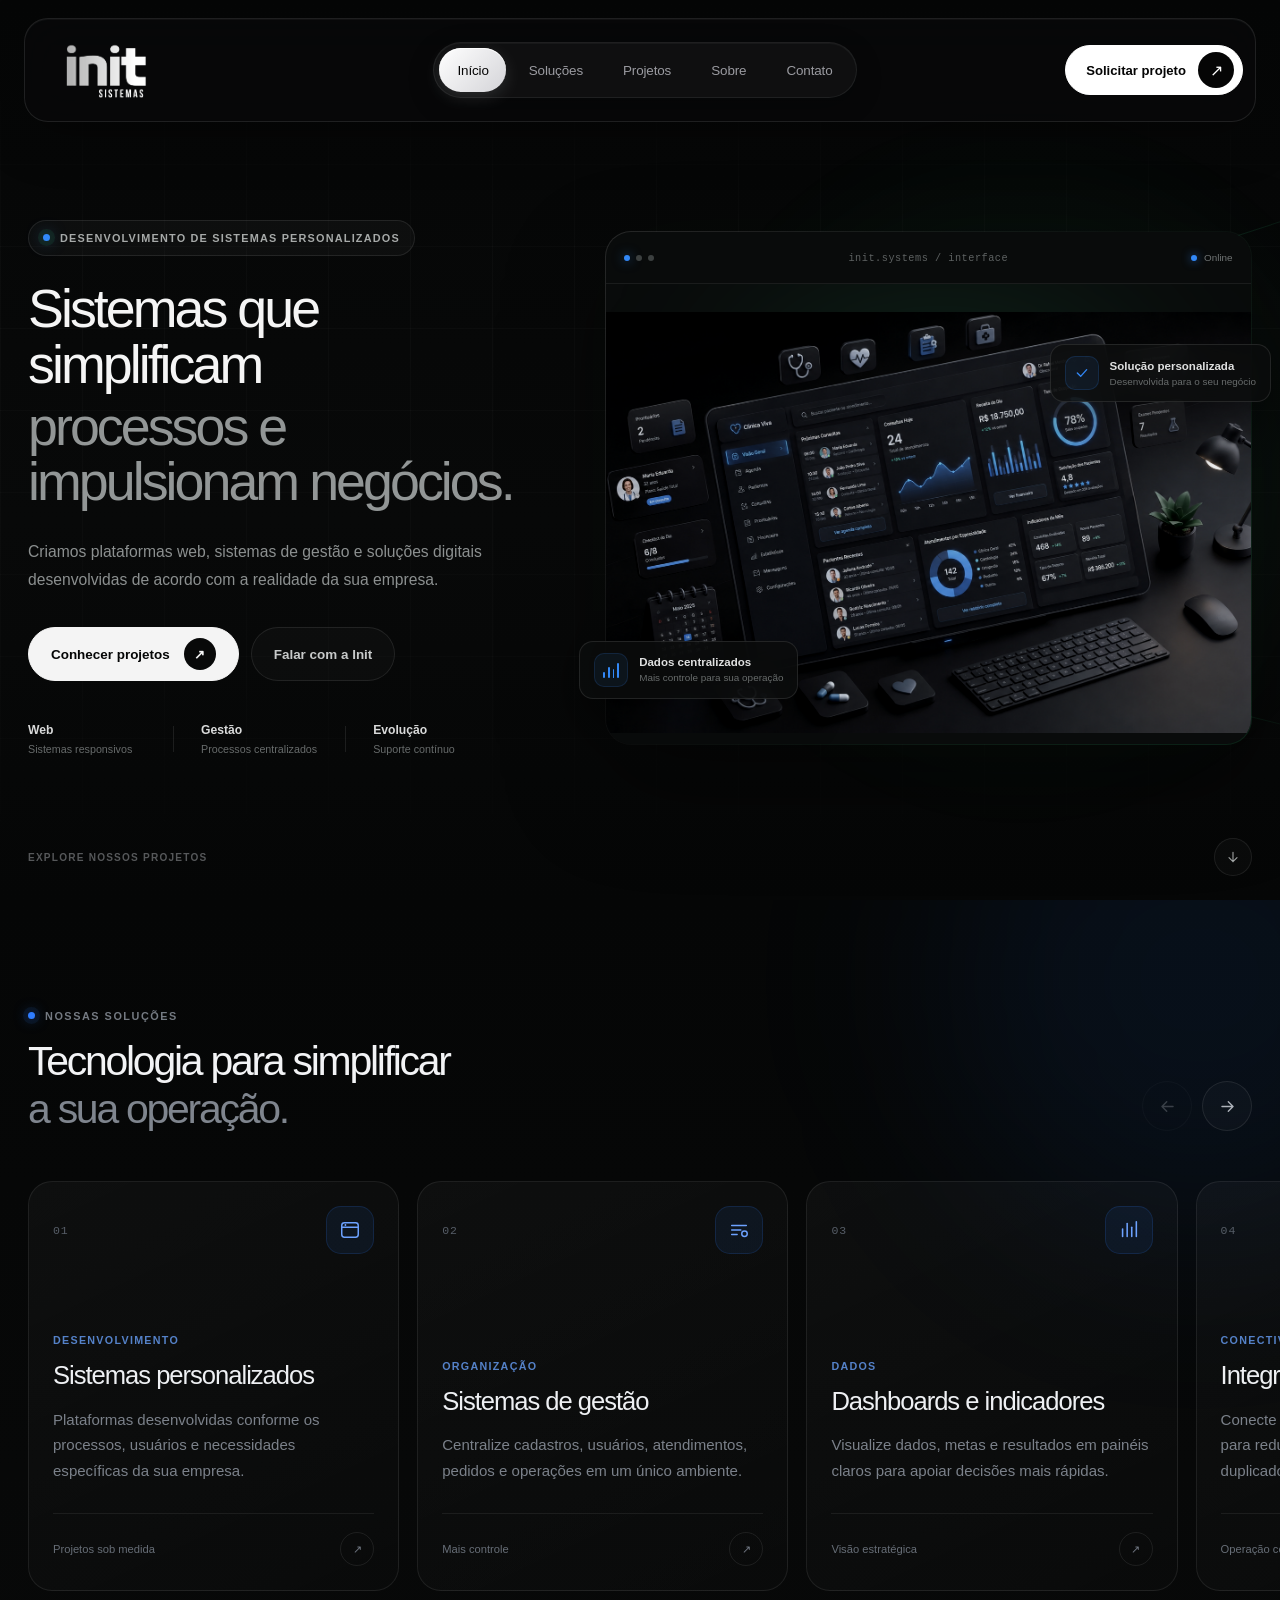
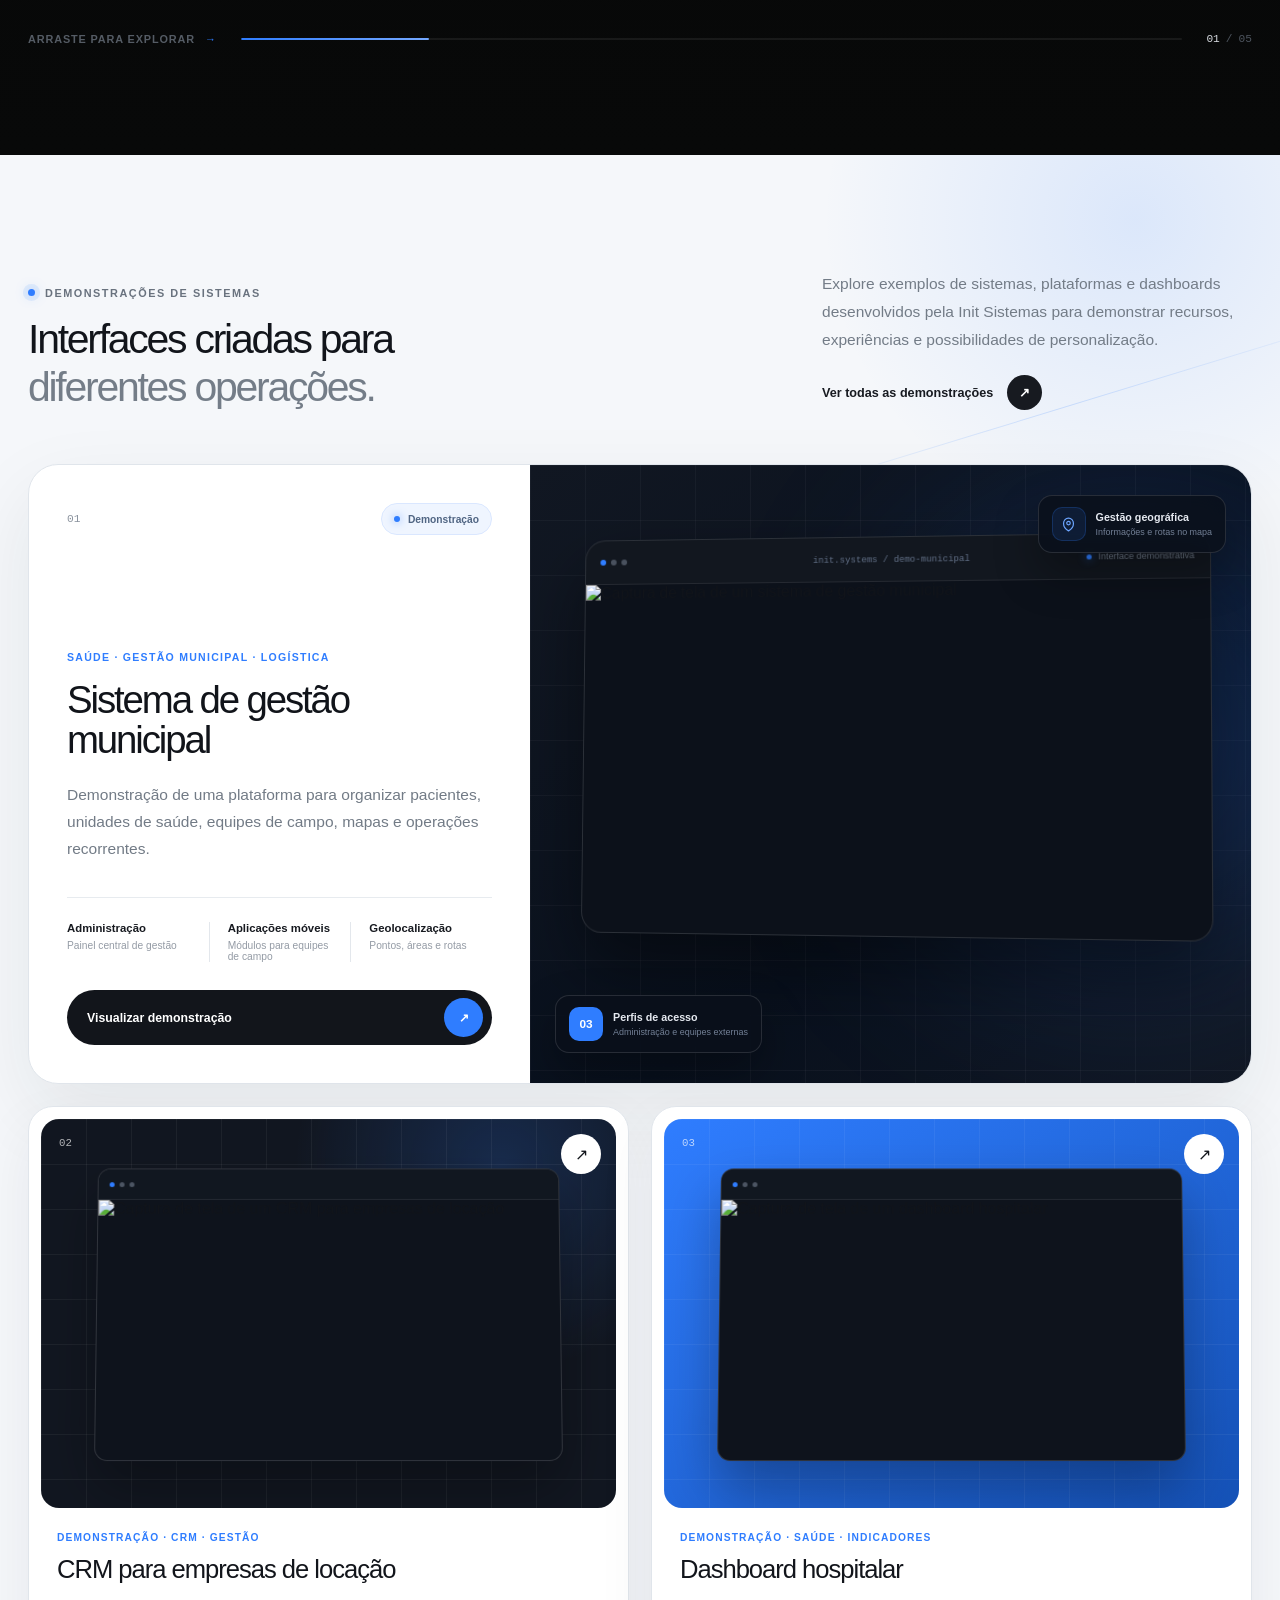
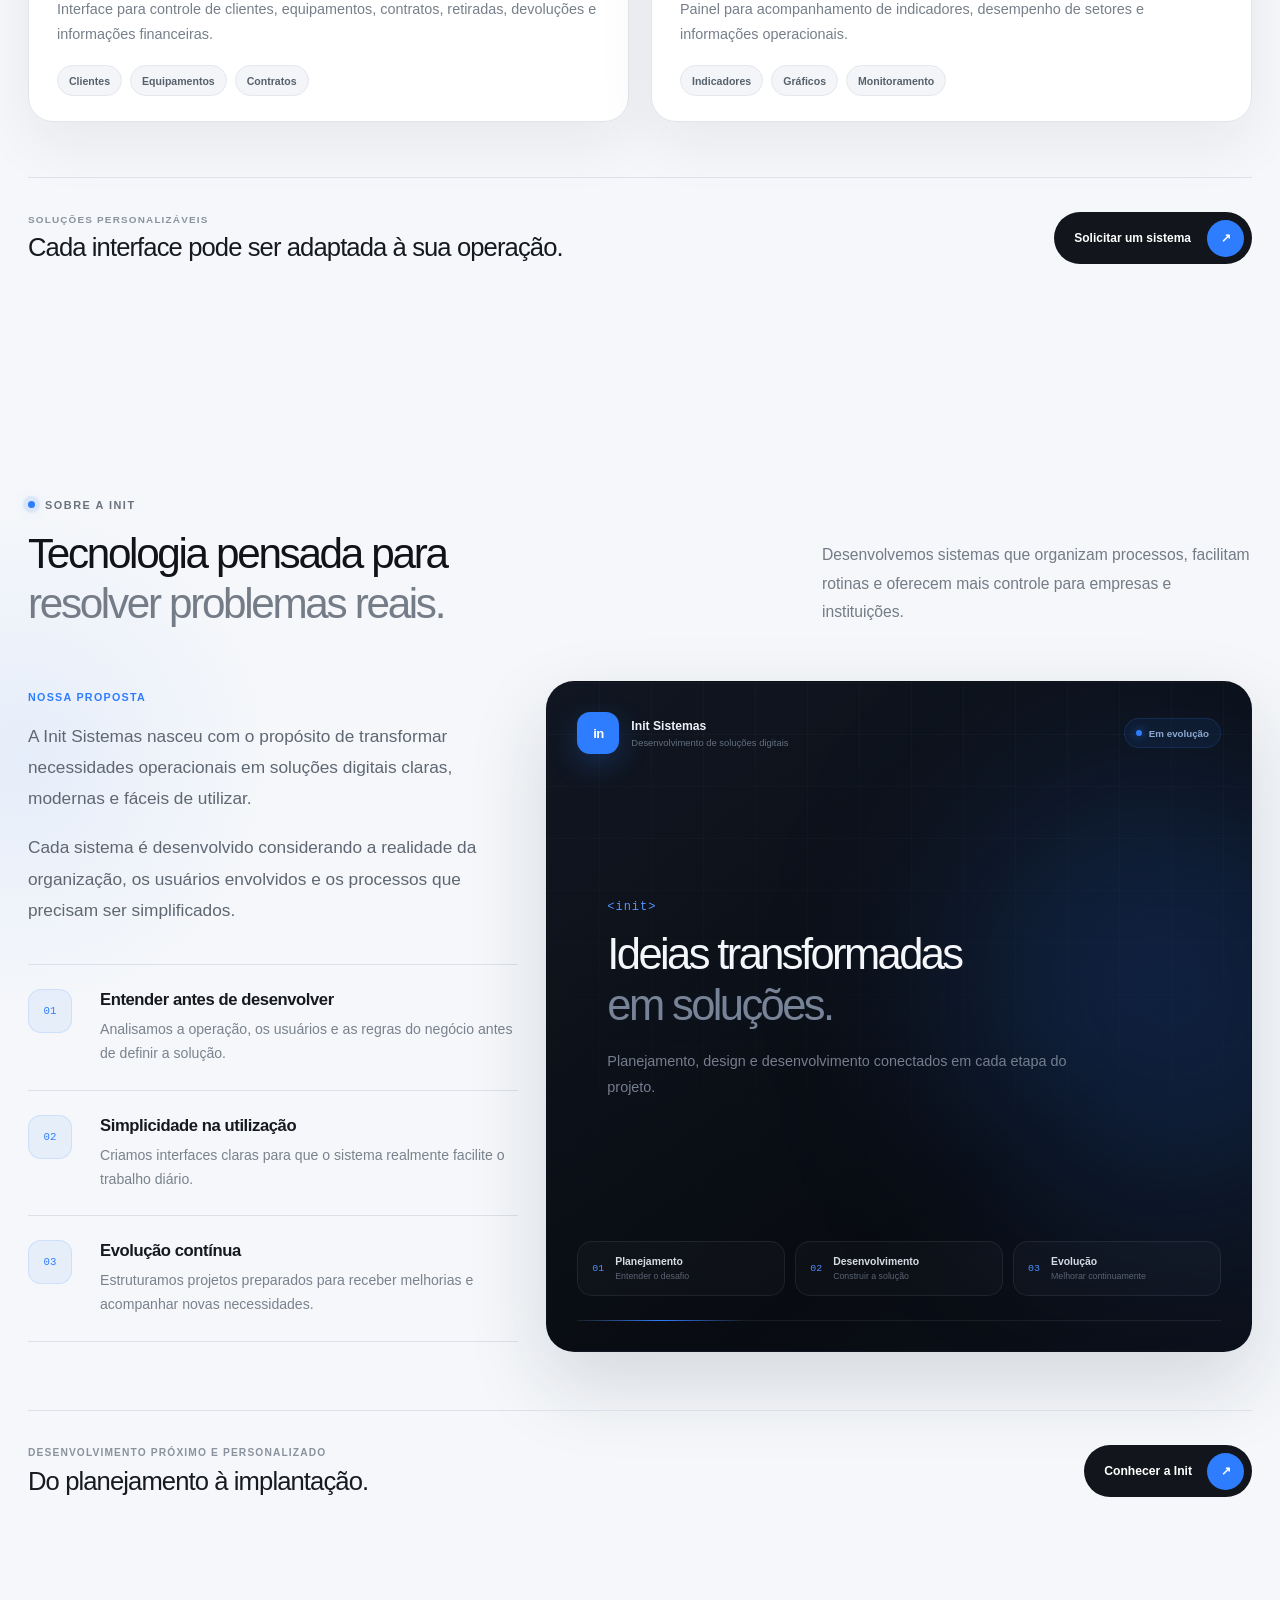
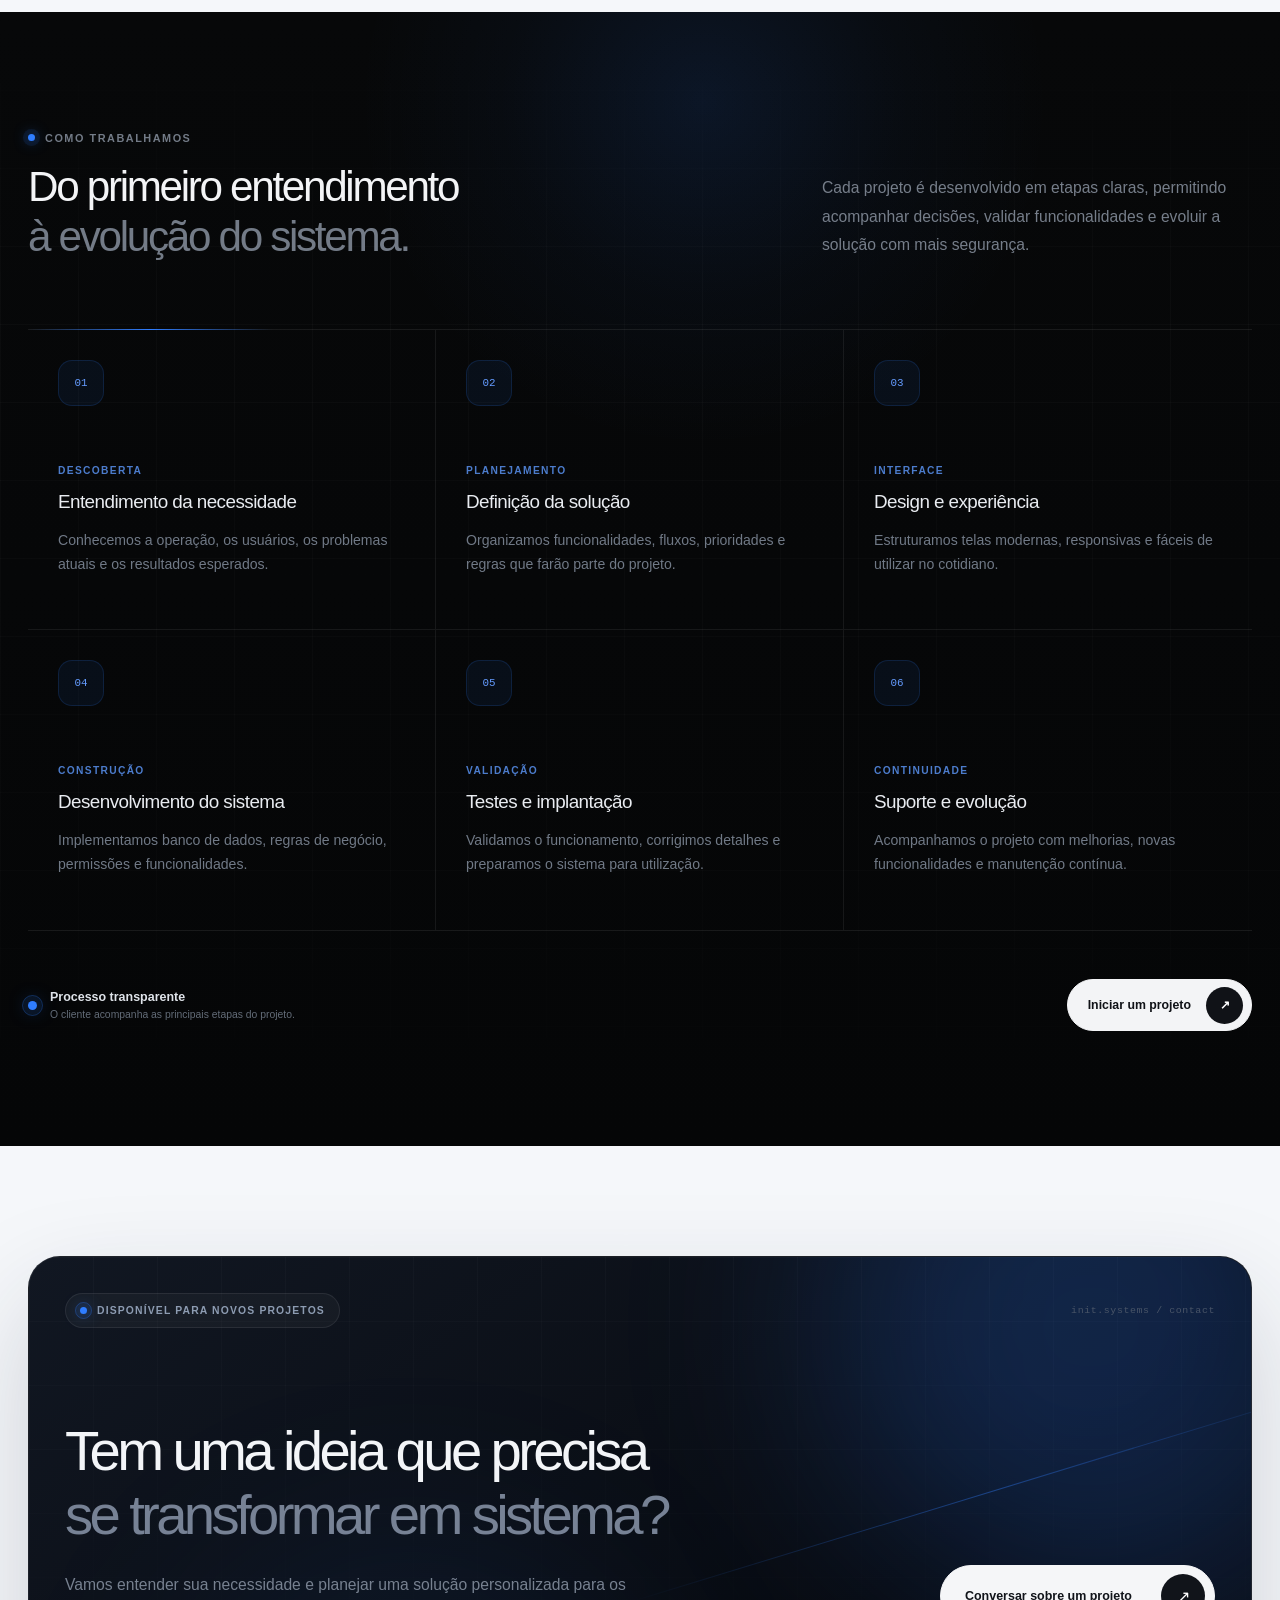
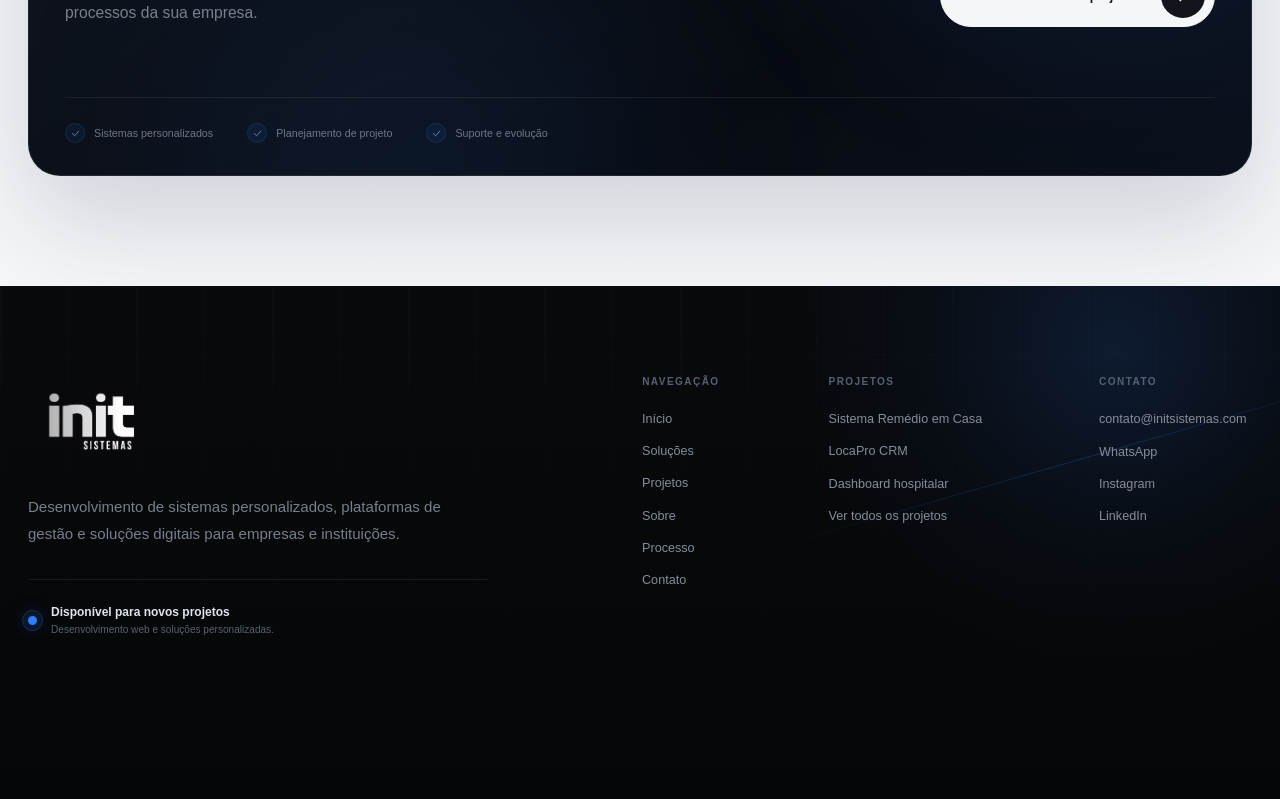
==== index.html @ 640ac4b4 "Projeto INiT sistemas 90% pronto, faltando apenas midias e paginas de projetos." ====
<!DOCTYPE html>
<html lang="en">

<head>
    <meta charset="UTF-8">
    <meta name="viewport" content="width=device-width, initial-scale=1.0">
    <title>Init Sistemas</title>
    <link rel="stylesheet" href="style.css">
</head>

<body>

    <header class="site-header" id="siteHeader">
        <div class="header-shell">

            <a href="#inicio" class="header-brand" aria-label="Init Sistemas - Início">
                <img src="images/logo.png" alt="Init Sistemas" class="header-brand__logo">
            </a>

            <nav class="floating-nav" id="floatingNav" aria-label="Navegação principal">
                <span class="floating-nav__indicator" id="navIndicator"></span>

                <a href="#inicio" class="floating-nav__link active">
                    Início
                </a>

                <a href="#solucoes" class="floating-nav__link">
                    Soluções
                </a>

                <a href="#projetos" class="floating-nav__link">
                    Projetos
                </a>

                <a href="#sobre" class="floating-nav__link">
                    Sobre
                </a>

                <a href="#contato" class="floating-nav__link">
                    Contato
                </a>
            </nav>

            <div class="header-actions">
                <a href="#contato" class="header-contact">
                    <span class="header-contact__text">Solicitar projeto</span>

                    <span class="header-contact__icon" aria-hidden="true">
                        ↗
                    </span>
                </a>

                <button class="menu-toggle" id="menuToggle" type="button" aria-label="Abrir menu" aria-expanded="false"
                    aria-controls="mobileMenu">
                    <span></span>
                    <span></span>
                </button>
            </div>

        </div>

        <nav class="mobile-menu" id="mobileMenu" aria-label="Navegação mobile">
            <div class="mobile-menu__inner">

                <span class="mobile-menu__eyebrow">
                    Navegação
                </span>

                <a href="#inicio" class="mobile-menu__link">
                    <span>01</span>
                    Início
                </a>

                <a href="#solucoes" class="mobile-menu__link">
                    <span>02</span>
                    Soluções
                </a>

                <a href="#projetos" class="mobile-menu__link">
                    <span>03</span>
                    Projetos
                </a>

                <a href="#sobre" class="mobile-menu__link">
                    <span>04</span>
                    Sobre
                </a>

                <a href="#contato" class="mobile-menu__link">
                    <span>05</span>
                    Contato
                </a>

                <a href="#contato" class="mobile-menu__contact">
                    Solicitar um projeto
                    <span>↗</span>
                </a>

            </div>
        </nav>
    </header>

    <!--SECTION HERO-->
    <section class="hero-minimal" id="inicio">
        <div class="hero-minimal__background" aria-hidden="true">
            <div class="hero-minimal__grid"></div>
            <div class="hero-minimal__glow"></div>
            <div class="hero-minimal__line hero-minimal__line--one"></div>
            <div class="hero-minimal__line hero-minimal__line--two"></div>
        </div>

        <div class="hero-minimal__container">
            <div class="hero-minimal__content">
                <div class="hero-minimal__eyebrow hero-enter hero-enter--1">
                    <span class="hero-minimal__status"></span>
                    Desenvolvimento de sistemas personalizados
                </div>

                <h1 class="hero-minimal__title hero-enter hero-enter--2">
                    Sistemas que simplificam
                    <span>processos e impulsionam negócios.</span>
                </h1>

                <p class="hero-minimal__description hero-enter hero-enter--3">
                    Criamos plataformas web, sistemas de gestão e soluções digitais
                    desenvolvidas de acordo com a realidade da sua empresa.
                </p>

                <div class="hero-minimal__actions hero-enter hero-enter--4">
                    <a href="#projetos" class="hero-minimal__button hero-minimal__button--primary">
                        Conhecer projetos

                        <span aria-hidden="true">↗</span>
                    </a>

                    <a href="#contato" class="hero-minimal__button hero-minimal__button--secondary">
                        Falar com a Init
                    </a>
                </div>

                <div class="hero-minimal__details hero-enter hero-enter--5">
                    <div class="hero-minimal__detail">
                        <strong>Web</strong>
                        <span>Sistemas responsivos</span>
                    </div>

                    <div class="hero-minimal__detail">
                        <strong>Gestão</strong>
                        <span>Processos centralizados</span>
                    </div>

                    <div class="hero-minimal__detail">
                        <strong>Evolução</strong>
                        <span>Suporte contínuo</span>
                    </div>
                </div>
            </div>

            <div class="hero-minimal__visual hero-enter hero-enter--visual">
                <div class="hero-minimal__visual-border"></div>

                <div class="hero-minimal__visual-header">
                    <div class="hero-minimal__visual-dots">
                        <span></span>
                        <span></span>
                        <span></span>
                    </div>

                    <span class="hero-minimal__visual-label">
                        init.systems / interface
                    </span>

                    <span class="hero-minimal__visual-online">
                        <i></i>
                        Online
                    </span>
                </div>

                <div class="hero-minimal__image-area">
                    <div class="hero-minimal__image-glow"></div>

                    <img src="images/hero-image.png" alt="Interface de sistema desenvolvido pela Init Sistemas"
                        class="hero-minimal__image">

                    <div class="hero-minimal__scan"></div>
                </div>

                <div class="hero-minimal__floating hero-minimal__floating--top">
                    <span class="hero-minimal__floating-icon">
                        <svg viewBox="0 0 24 24" fill="none" xmlns="http://www.w3.org/2000/svg">
                            <path d="M5 12L10 17L19 7" stroke="currentColor" stroke-width="2" stroke-linecap="round"
                                stroke-linejoin="round" />
                        </svg>
                    </span>

                    <div>
                        <strong>Solução personalizada</strong>
                        <span>Desenvolvida para o seu negócio</span>
                    </div>
                </div>

                <div class="hero-minimal__floating hero-minimal__floating--bottom">
                    <span class="hero-minimal__floating-chart">
                        <i></i>
                        <i></i>
                        <i></i>
                        <i></i>
                    </span>

                    <div>
                        <strong>Dados centralizados</strong>
                        <span>Mais controle para sua operação</span>
                    </div>
                </div>
            </div>
        </div>

        <div class="hero-minimal__footer">
            <span>Explore nossos projetos</span>

            <a href="#solucoes" aria-label="Ir para a próxima seção">
                <svg viewBox="0 0 24 24" fill="none" xmlns="http://www.w3.org/2000/svg">
                    <path d="M12 5V19M12 19L6 13M12 19L18 13" stroke="currentColor" stroke-width="1.6"
                        stroke-linecap="round" stroke-linejoin="round" />
                </svg>
            </a>
        </div>
    </section>

    <!--SECTION SOLUÇÕES-->
    <section class="solutions-slider" id="solucoes">
        <div class="solutions-slider__container">

            <header class="solutions-slider__header">
                <div class="solutions-slider__heading reveal reveal-up">
                    <div class="solutions-slider__eyebrow">
                        <span></span>
                        Nossas soluções
                    </div>

                    <h2>
                        Tecnologia para simplificar
                        <span>a sua operação.</span>
                    </h2>
                </div>

                <div class="solutions-slider__controls reveal reveal-up reveal-delay-1">
                    <button type="button" class="solutions-slider__button" id="solutionsPrev"
                        aria-label="Solução anterior">
                        <svg viewBox="0 0 24 24" fill="none" xmlns="http://www.w3.org/2000/svg">
                            <path d="M19 12H5M5 12L11 6M5 12L11 18" stroke="currentColor" stroke-width="1.7"
                                stroke-linecap="round" stroke-linejoin="round" />
                        </svg>
                    </button>

                    <button type="button" class="solutions-slider__button" id="solutionsNext"
                        aria-label="Próxima solução">
                        <svg viewBox="0 0 24 24" fill="none" xmlns="http://www.w3.org/2000/svg">
                            <path d="M5 12H19M19 12L13 6M19 12L13 18" stroke="currentColor" stroke-width="1.7"
                                stroke-linecap="round" stroke-linejoin="round" />
                        </svg>
                    </button>
                </div>
            </header>

            <div class="solutions-slider__track reveal reveal-up reveal-delay-2" id="solutionsTrack" tabindex="0"
                aria-label="Soluções oferecidas pela Init Sistemas">
                <article class="solution-card">
                    <div class="solution-card__top">
                        <span class="solution-card__number">01</span>

                        <span class="solution-card__icon">
                            <svg viewBox="0 0 24 24" fill="none" xmlns="http://www.w3.org/2000/svg">
                                <rect x="3" y="4" width="18" height="16" rx="3" stroke="currentColor"
                                    stroke-width="1.6" />

                                <path d="M3 9H21" stroke="currentColor" stroke-width="1.6" />

                                <path d="M7 6.5H7.01" stroke="currentColor" stroke-width="2" stroke-linecap="round" />
                            </svg>
                        </span>
                    </div>

                    <div class="solution-card__content">
                        <span class="solution-card__category">
                            Desenvolvimento
                        </span>

                        <h3>Sistemas personalizados</h3>

                        <p>
                            Plataformas desenvolvidas conforme os processos,
                            usuários e necessidades específicas da sua empresa.
                        </p>
                    </div>

                    <div class="solution-card__footer">
                        <span>Projetos sob medida</span>
                        <span class="solution-card__arrow">↗</span>
                    </div>
                </article>

                <article class="solution-card">
                    <div class="solution-card__top">
                        <span class="solution-card__number">02</span>

                        <span class="solution-card__icon">
                            <svg viewBox="0 0 24 24" fill="none" xmlns="http://www.w3.org/2000/svg">
                                <path d="M4 7H20" stroke="currentColor" stroke-width="1.6" stroke-linecap="round" />

                                <path d="M4 12H14" stroke="currentColor" stroke-width="1.6" stroke-linecap="round" />

                                <path d="M4 17H10" stroke="currentColor" stroke-width="1.6" stroke-linecap="round" />

                                <circle cx="18" cy="16" r="3" stroke="currentColor" stroke-width="1.6" />
                            </svg>
                        </span>
                    </div>

                    <div class="solution-card__content">
                        <span class="solution-card__category">
                            Organização
                        </span>

                        <h3>Sistemas de gestão</h3>

                        <p>
                            Centralize cadastros, usuários, atendimentos,
                            pedidos e operações em um único ambiente.
                        </p>
                    </div>

                    <div class="solution-card__footer">
                        <span>Mais controle</span>
                        <span class="solution-card__arrow">↗</span>
                    </div>
                </article>

                <article class="solution-card">
                    <div class="solution-card__top">
                        <span class="solution-card__number">03</span>

                        <span class="solution-card__icon">
                            <svg viewBox="0 0 24 24" fill="none" xmlns="http://www.w3.org/2000/svg">
                                <path d="M5 19V11" stroke="currentColor" stroke-width="1.7" stroke-linecap="round" />

                                <path d="M10 19V5" stroke="currentColor" stroke-width="1.7" stroke-linecap="round" />

                                <path d="M15 19V9" stroke="currentColor" stroke-width="1.7" stroke-linecap="round" />

                                <path d="M20 19V3" stroke="currentColor" stroke-width="1.7" stroke-linecap="round" />
                            </svg>
                        </span>
                    </div>

                    <div class="solution-card__content">
                        <span class="solution-card__category">
                            Dados
                        </span>

                        <h3>Dashboards e indicadores</h3>

                        <p>
                            Visualize dados, metas e resultados em painéis
                            claros para apoiar decisões mais rápidas.
                        </p>
                    </div>

                    <div class="solution-card__footer">
                        <span>Visão estratégica</span>
                        <span class="solution-card__arrow">↗</span>
                    </div>
                </article>

                <article class="solution-card">
                    <div class="solution-card__top">
                        <span class="solution-card__number">04</span>

                        <span class="solution-card__icon">
                            <svg viewBox="0 0 24 24" fill="none" xmlns="http://www.w3.org/2000/svg">
                                <circle cx="6" cy="12" r="3" stroke="currentColor" stroke-width="1.6" />

                                <circle cx="18" cy="6" r="3" stroke="currentColor" stroke-width="1.6" />

                                <circle cx="18" cy="18" r="3" stroke="currentColor" stroke-width="1.6" />

                                <path d="M9 11L15 7.5" stroke="currentColor" stroke-width="1.6" />

                                <path d="M9 13L15 16.5" stroke="currentColor" stroke-width="1.6" />
                            </svg>
                        </span>
                    </div>

                    <div class="solution-card__content">
                        <span class="solution-card__category">
                            Conectividade
                        </span>

                        <h3>Integrações com APIs</h3>

                        <p>
                            Conecte sistemas, setores e serviços externos
                            para reduzir tarefas manuais e dados duplicados.
                        </p>
                    </div>

                    <div class="solution-card__footer">
                        <span>Operação conectada</span>
                        <span class="solution-card__arrow">↗</span>
                    </div>
                </article>

                <article class="solution-card">
                    <div class="solution-card__top">
                        <span class="solution-card__number">05</span>

                        <span class="solution-card__icon">
                            <svg viewBox="0 0 24 24" fill="none" xmlns="http://www.w3.org/2000/svg">
                                <path d="M12 3A9 9 0 1 0 21 12" stroke="currentColor" stroke-width="1.6"
                                    stroke-linecap="round" />

                                <path d="M16 3H21V8" stroke="currentColor" stroke-width="1.6" stroke-linecap="round"
                                    stroke-linejoin="round" />

                                <path d="M21 3L16 8" stroke="currentColor" stroke-width="1.6" stroke-linecap="round" />
                            </svg>
                        </span>
                    </div>

                    <div class="solution-card__content">
                        <span class="solution-card__category">
                            Evolução
                        </span>

                        <h3>Manutenção e suporte</h3>

                        <p>
                            Correções, melhorias e novas funcionalidades
                            para manter o sistema seguro e atualizado.
                        </p>
                    </div>

                    <div class="solution-card__footer">
                        <span>Evolução contínua</span>
                        <span class="solution-card__arrow">↗</span>
                    </div>
                </article>
            </div>

            <div class="solutions-slider__bottom reveal reveal-up reveal-delay-3">
                <p>
                    Arraste para explorar
                    <span>→</span>
                </p>

                <div class="solutions-slider__progress">
                    <span id="solutionsProgress"></span>
                </div>

                <div class="solutions-slider__counter">
                    <strong id="solutionsCurrent">01</strong>
                    <span>/</span>
                    <span id="solutionsTotal">05</span>
                </div>
            </div>
        </div>
    </section>

    <!--SECTION PROJETOS-->
    <!-- DEMONSTRAÇÕES DE SISTEMAS -->
    <section class="system-demos" id="projetos">
        <div class="system-demos__background" aria-hidden="true">
            <span class="system-demos__glow"></span>
            <span class="system-demos__line"></span>
        </div>

        <div class="system-demos__container">

            <!-- CABEÇALHO -->
            <header class="system-demos__header">
                <div class="system-demos__heading reveal reveal-up">
                    <div class="system-demos__eyebrow">
                        <span></span>
                        Demonstrações de sistemas
                    </div>

                    <h2>
                        Interfaces criadas para
                        <span>diferentes operações.</span>
                    </h2>
                </div>

                <div class="system-demos__introduction reveal reveal-up reveal-delay-1">
                    <p>
                        Explore exemplos de sistemas, plataformas e dashboards
                        desenvolvidos pela Init Sistemas para demonstrar recursos,
                        experiências e possibilidades de personalização.
                    </p>

                    <a href="./demonstracoes/index.html" class="system-demos__view-all">
                        Ver todas as demonstrações

                        <span aria-hidden="true">↗</span>
                    </a>
                </div>
            </header>

            <!-- GRID DE DEMONSTRAÇÕES -->
            <div class="system-demos__grid">

                <!-- DEMONSTRAÇÃO PRINCIPAL -->
                <a href="./demonstracoes/gestao-municipal.html" class="demo-featured reveal reveal-up"
                    aria-label="Ver demonstração de sistema de gestão municipal">
                    <div class="demo-featured__content">
                        <div class="demo-featured__top">
                            <span class="demo-featured__number">
                                01
                            </span>

                            <span class="demo-featured__status">
                                <i></i>
                                Demonstração
                            </span>
                        </div>

                        <div class="demo-featured__information">
                            <span class="demo-featured__category">
                                Saúde · Gestão municipal · Logística
                            </span>

                            <h3>
                                Sistema de gestão municipal
                            </h3>

                            <p>
                                Demonstração de uma plataforma para organizar
                                pacientes, unidades de saúde, equipes de campo,
                                mapas e operações recorrentes.
                            </p>
                        </div>

                        <div class="demo-featured__resources">
                            <div>
                                <strong>Administração</strong>
                                <span>Painel central de gestão</span>
                            </div>

                            <div>
                                <strong>Aplicações móveis</strong>
                                <span>Módulos para equipes de campo</span>
                            </div>

                            <div>
                                <strong>Geolocalização</strong>
                                <span>Pontos, áreas e rotas</span>
                            </div>
                        </div>

                        <span class="demo-featured__action">
                            Visualizar demonstração

                            <span aria-hidden="true">↗</span>
                        </span>
                    </div>

                    <div class="demo-featured__visual">
                        <div class="demo-featured__visual-grid"></div>
                        <div class="demo-featured__visual-glow"></div>

                        <div class="demo-browser">
                            <div class="demo-browser__header">
                                <div class="demo-browser__dots">
                                    <span></span>
                                    <span></span>
                                    <span></span>
                                </div>

                                <span class="demo-browser__address">
                                    init.systems / demo-municipal
                                </span>

                                <span class="demo-browser__status">
                                    <i></i>
                                    Interface demonstrativa
                                </span>
                            </div>

                            <div class="demo-browser__screen">
                                <img src="./assets/img/demonstracoes/gestao-municipal.png"
                                    alt="Captura de tela de um sistema de gestão municipal" loading="lazy"
                                    decoding="async">
                            </div>
                        </div>

                        <div class="demo-featured__floating demo-featured__floating--top">
                            <span class="demo-featured__floating-icon">
                                <svg viewBox="0 0 24 24" fill="none" xmlns="http://www.w3.org/2000/svg">
                                    <path
                                        d="M12 21C12 21 19 17 19 10.5C19 6.36 15.87 3 12 3C8.13 3 5 6.36 5 10.5C5 17 12 21 12 21Z"
                                        stroke="currentColor" stroke-width="1.7" />

                                    <circle cx="12" cy="10" r="2.5" stroke="currentColor" stroke-width="1.7" />
                                </svg>
                            </span>

                            <div>
                                <strong>Gestão geográfica</strong>
                                <span>Informações e rotas no mapa</span>
                            </div>
                        </div>

                        <div class="demo-featured__floating demo-featured__floating--bottom">
                            <span class="demo-featured__floating-value">
                                03
                            </span>

                            <div>
                                <strong>Perfis de acesso</strong>
                                <span>Administração e equipes externas</span>
                            </div>
                        </div>
                    </div>
                </a>

                <!-- DEMONSTRAÇÃO 02 -->
                <a href="./demonstracoes/crm-locacao.html" class="demo-card reveal reveal-up reveal-delay-1"
                    aria-label="Ver demonstração de CRM para empresas de locação">
                    <div class="demo-card__visual demo-card__visual--dark">
                        <div class="demo-card__browser">
                            <div class="demo-card__browser-bar">
                                <span></span>
                                <span></span>
                                <span></span>
                            </div>

                            <div class="demo-card__image">
                                <img src="./assets/img/demonstracoes/crm-locacao.png"
                                    alt="Captura de tela de um CRM para empresas de locação" loading="lazy"
                                    decoding="async">
                            </div>
                        </div>

                        <span class="demo-card__number">
                            02
                        </span>

                        <span class="demo-card__open">
                            ↗
                        </span>
                    </div>

                    <div class="demo-card__content">
                        <div class="demo-card__category">
                            Demonstração · CRM · Gestão
                        </div>

                        <h3>
                            CRM para empresas de locação
                        </h3>

                        <p>
                            Interface para controle de clientes, equipamentos,
                            contratos, retiradas, devoluções e informações financeiras.
                        </p>

                        <div class="demo-card__tags">
                            <span>Clientes</span>
                            <span>Equipamentos</span>
                            <span>Contratos</span>
                        </div>
                    </div>
                </a>

                <!-- DEMONSTRAÇÃO 03 -->
                <a href="./demonstracoes/dashboard-hospitalar.html" class="demo-card reveal reveal-up reveal-delay-2"
                    aria-label="Ver demonstração de dashboard hospitalar">
                    <div class="demo-card__visual demo-card__visual--blue">
                        <div class="demo-card__browser">
                            <div class="demo-card__browser-bar">
                                <span></span>
                                <span></span>
                                <span></span>
                            </div>

                            <div class="demo-card__image">
                                <img src="./assets/img/demonstracoes/dashboard-hospitalar.png"
                                    alt="Captura de tela de um dashboard hospitalar" loading="lazy" decoding="async">
                            </div>
                        </div>

                        <span class="demo-card__number">
                            03
                        </span>

                        <span class="demo-card__open">
                            ↗
                        </span>
                    </div>

                    <div class="demo-card__content">
                        <div class="demo-card__category">
                            Demonstração · Saúde · Indicadores
                        </div>

                        <h3>
                            Dashboard hospitalar
                        </h3>

                        <p>
                            Painel para acompanhamento de indicadores,
                            desempenho de setores e informações operacionais.
                        </p>

                        <div class="demo-card__tags">
                            <span>Indicadores</span>
                            <span>Gráficos</span>
                            <span>Monitoramento</span>
                        </div>
                    </div>
                </a>

            </div>

            <!-- RODAPÉ DA SEÇÃO -->
            <div class="system-demos__footer reveal reveal-up">
                <div>
                    <span class="system-demos__footer-label">
                        Soluções personalizáveis
                    </span>

                    <strong>
                        Cada interface pode ser adaptada à sua operação.
                    </strong>
                </div>

                <a href="#contato" class="system-demos__contact">
                    Solicitar um sistema

                    <span aria-hidden="true">↗</span>
                </a>
            </div>

        </div>
    </section>

    <!--SECTION SOBRE-->
    <section class="about-section" id="sobre">
        <div class="about-section__container">

            <header class="about-section__header">
                <div class="about-section__eyebrow reveal reveal-up">
                    <span></span>
                    Sobre a Init
                </div>

                <div class="about-section__heading">
                    <h2 class="reveal reveal-up reveal-delay-1">
                        Tecnologia pensada para
                        <span>resolver problemas reais.</span>
                    </h2>

                    <p class="reveal reveal-up reveal-delay-2">
                        Desenvolvemos sistemas que organizam processos,
                        facilitam rotinas e oferecem mais controle para
                        empresas e instituições.
                    </p>
                </div>
            </header>

            <div class="about-section__content">

                <div class="about-section__information">
                    <div class="about-section__text reveal reveal-left">
                        <span class="about-section__label">
                            Nossa proposta
                        </span>

                        <p>
                            A Init Sistemas nasceu com o propósito de transformar
                            necessidades operacionais em soluções digitais claras,
                            modernas e fáceis de utilizar.
                        </p>

                        <p>
                            Cada sistema é desenvolvido considerando a realidade
                            da organização, os usuários envolvidos e os processos
                            que precisam ser simplificados.
                        </p>
                    </div>

                    <div class="about-section__principles">

                        <article class="about-principle reveal reveal-up">
                            <span class="about-principle__number">
                                01
                            </span>

                            <div>
                                <h3>Entender antes de desenvolver</h3>

                                <p>
                                    Analisamos a operação, os usuários e as regras
                                    do negócio antes de definir a solução.
                                </p>
                            </div>
                        </article>

                        <article class="about-principle reveal reveal-up reveal-delay-1">
                            <span class="about-principle__number">
                                02
                            </span>

                            <div>
                                <h3>Simplicidade na utilização</h3>

                                <p>
                                    Criamos interfaces claras para que o sistema
                                    realmente facilite o trabalho diário.
                                </p>
                            </div>
                        </article>

                        <article class="about-principle reveal reveal-up reveal-delay-2">
                            <span class="about-principle__number">
                                03
                            </span>

                            <div>
                                <h3>Evolução contínua</h3>

                                <p>
                                    Estruturamos projetos preparados para receber
                                    melhorias e acompanhar novas necessidades.
                                </p>
                            </div>
                        </article>

                    </div>
                </div>

                <div class="about-section__visual reveal reveal-right reveal-delay-1">
                    <div class="about-visual">

                        <div class="about-visual__grid" aria-hidden="true"></div>
                        <div class="about-visual__glow" aria-hidden="true"></div>

                        <div class="about-visual__header">
                            <div class="about-visual__brand">
                                <span class="about-visual__brand-symbol">
                                    in
                                </span>

                                <div>
                                    <strong>Init Sistemas</strong>
                                    <span>Desenvolvimento de soluções digitais</span>
                                </div>
                            </div>

                            <span class="about-visual__status">
                                <i></i>
                                Em evolução
                            </span>
                        </div>

                        <div class="about-visual__center">
                            <span class="about-visual__code">
                                &lt;init&gt;
                            </span>

                            <h3>
                                Ideias transformadas
                                <span>em soluções.</span>
                            </h3>

                            <p>
                                Planejamento, design e desenvolvimento conectados
                                em cada etapa do projeto.
                            </p>
                        </div>

                        <div class="about-visual__metrics">

                            <div class="about-visual__metric">
                                <span>01</span>

                                <div>
                                    <strong>Planejamento</strong>
                                    <small>Entender o desafio</small>
                                </div>
                            </div>

                            <div class="about-visual__metric">
                                <span>02</span>

                                <div>
                                    <strong>Desenvolvimento</strong>
                                    <small>Construir a solução</small>
                                </div>
                            </div>

                            <div class="about-visual__metric">
                                <span>03</span>

                                <div>
                                    <strong>Evolução</strong>
                                    <small>Melhorar continuamente</small>
                                </div>
                            </div>

                        </div>

                        <div class="about-visual__line" aria-hidden="true">
                            <span></span>
                        </div>

                    </div>
                </div>

            </div>

            <div class="about-section__footer reveal reveal-up">
                <div class="about-section__footer-text">
                    <span>
                        Desenvolvimento próximo e personalizado
                    </span>

                    <strong>
                        Do planejamento à implantação.
                    </strong>
                </div>

                <a href="#contato" class="about-section__button">
                    Conhecer a Init

                    <span aria-hidden="true">↗</span>
                </a>
            </div>

        </div>
    </section>

    <!--SECTION PROCESSO-->
    <section class="process-section" id="processo">
        <div class="process-section__background" aria-hidden="true">
            <span class="process-section__glow"></span>
            <span class="process-section__grid"></span>
        </div>

        <div class="process-section__container">

            <header class="process-section__header">
                <div class="process-section__heading reveal reveal-up">
                    <div class="process-section__eyebrow">
                        <span></span>
                        Como trabalhamos
                    </div>

                    <h2>
                        Do primeiro entendimento
                        <span>à evolução do sistema.</span>
                    </h2>
                </div>

                <p class="process-section__description reveal reveal-up reveal-delay-1">
                    Cada projeto é desenvolvido em etapas claras, permitindo
                    acompanhar decisões, validar funcionalidades e evoluir a
                    solução com mais segurança.
                </p>
            </header>

            <div class="process-timeline reveal reveal-up reveal-delay-2">

                <div class="process-timeline__line" aria-hidden="true">
                    <span></span>
                </div>

                <article class="process-step">
                    <div class="process-step__marker">
                        <span>01</span>
                    </div>

                    <div class="process-step__content">
                        <span class="process-step__category">
                            Descoberta
                        </span>

                        <h3>Entendimento da necessidade</h3>

                        <p>
                            Conhecemos a operação, os usuários, os problemas
                            atuais e os resultados esperados.
                        </p>
                    </div>
                </article>

                <article class="process-step">
                    <div class="process-step__marker">
                        <span>02</span>
                    </div>

                    <div class="process-step__content">
                        <span class="process-step__category">
                            Planejamento
                        </span>

                        <h3>Definição da solução</h3>

                        <p>
                            Organizamos funcionalidades, fluxos, prioridades
                            e regras que farão parte do projeto.
                        </p>
                    </div>
                </article>

                <article class="process-step">
                    <div class="process-step__marker">
                        <span>03</span>
                    </div>

                    <div class="process-step__content">
                        <span class="process-step__category">
                            Interface
                        </span>

                        <h3>Design e experiência</h3>

                        <p>
                            Estruturamos telas modernas, responsivas e fáceis
                            de utilizar no cotidiano.
                        </p>
                    </div>
                </article>

                <article class="process-step">
                    <div class="process-step__marker">
                        <span>04</span>
                    </div>

                    <div class="process-step__content">
                        <span class="process-step__category">
                            Construção
                        </span>

                        <h3>Desenvolvimento do sistema</h3>

                        <p>
                            Implementamos banco de dados, regras de negócio,
                            permissões e funcionalidades.
                        </p>
                    </div>
                </article>

                <article class="process-step">
                    <div class="process-step__marker">
                        <span>05</span>
                    </div>

                    <div class="process-step__content">
                        <span class="process-step__category">
                            Validação
                        </span>

                        <h3>Testes e implantação</h3>

                        <p>
                            Validamos o funcionamento, corrigimos detalhes
                            e preparamos o sistema para utilização.
                        </p>
                    </div>
                </article>

                <article class="process-step">
                    <div class="process-step__marker">
                        <span>06</span>
                    </div>

                    <div class="process-step__content">
                        <span class="process-step__category">
                            Continuidade
                        </span>

                        <h3>Suporte e evolução</h3>

                        <p>
                            Acompanhamos o projeto com melhorias, novas
                            funcionalidades e manutenção contínua.
                        </p>
                    </div>
                </article>

            </div>

            <div class="process-section__footer reveal reveal-up">
                <div class="process-section__footer-status">
                    <span class="process-section__footer-dot"></span>

                    <div>
                        <strong>Processo transparente</strong>
                        <small>
                            O cliente acompanha as principais etapas do projeto.
                        </small>
                    </div>
                </div>

                <a href="#contato" class="process-section__button">
                    Iniciar um projeto

                    <span aria-hidden="true">↗</span>
                </a>
            </div>

        </div>
    </section>

    <!--CONTATO-->
    <section class="final-cta" id="contato">
        <div class="final-cta__container">
            <div class="final-cta__card reveal reveal-up">

                <div class="final-cta__background" aria-hidden="true">
                    <span class="final-cta__grid"></span>
                    <span class="final-cta__glow final-cta__glow--one"></span>
                    <span class="final-cta__glow final-cta__glow--two"></span>
                    <span class="final-cta__line"></span>
                </div>

                <div class="final-cta__top">
                    <div class="final-cta__eyebrow">
                        <span class="final-cta__eyebrow-dot"></span>
                        Disponível para novos projetos
                    </div>

                    <span class="final-cta__code">
                        init.systems / contact
                    </span>
                </div>

                <div class="final-cta__content">
                    <div class="final-cta__text">
                        <h2>
                            Tem uma ideia que precisa
                            <span>se transformar em sistema?</span>
                        </h2>

                        <p>
                            Vamos entender sua necessidade e planejar uma solução
                            personalizada para os processos da sua empresa.
                        </p>
                    </div>

                    <a href="https://wa.me/55SEUNUMERO" target="_blank" rel="noopener noreferrer"
                        class="final-cta__button">
                        <span class="final-cta__button-text">
                            Conversar sobre um projeto
                        </span>

                        <span class="final-cta__button-icon" aria-hidden="true">
                            ↗
                        </span>
                    </a>
                </div>

                <div class="final-cta__footer">
                    <div class="final-cta__item">
                        <span class="final-cta__item-icon">
                            <svg viewBox="0 0 24 24" fill="none" xmlns="http://www.w3.org/2000/svg">
                                <path d="M5 12L10 17L19 7" stroke="currentColor" stroke-width="1.8"
                                    stroke-linecap="round" stroke-linejoin="round" />
                            </svg>
                        </span>

                        <span>Sistemas personalizados</span>
                    </div>

                    <div class="final-cta__item">
                        <span class="final-cta__item-icon">
                            <svg viewBox="0 0 24 24" fill="none" xmlns="http://www.w3.org/2000/svg">
                                <path d="M5 12L10 17L19 7" stroke="currentColor" stroke-width="1.8"
                                    stroke-linecap="round" stroke-linejoin="round" />
                            </svg>
                        </span>

                        <span>Planejamento de projeto</span>
                    </div>

                    <div class="final-cta__item">
                        <span class="final-cta__item-icon">
                            <svg viewBox="0 0 24 24" fill="none" xmlns="http://www.w3.org/2000/svg">
                                <path d="M5 12L10 17L19 7" stroke="currentColor" stroke-width="1.8"
                                    stroke-linecap="round" stroke-linejoin="round" />
                            </svg>
                        </span>

                        <span>Suporte e evolução</span>
                    </div>
                </div>

            </div>
        </div>
    </section>

    <!--footer-->
    <footer class="site-footer" id="footer">
        <div class="site-footer__background" aria-hidden="true">
            <span class="site-footer__grid"></span>
            <span class="site-footer__glow"></span>
            <span class="site-footer__line"></span>
        </div>

        <div class="site-footer__container">

            <div class="site-footer__top">

                <div class="site-footer__brand reveal reveal-up">
                    <a href="#inicio" class="site-footer__logo" aria-label="Init Sistemas - Voltar ao início">
                        <img src="images/logo.png" alt="Init Sistemas">
                    </a>

                    <p>
                        Desenvolvimento de sistemas personalizados, plataformas
                        de gestão e soluções digitais para empresas e instituições.
                    </p>

                    <div class="site-footer__availability">
                        <span class="site-footer__availability-dot"></span>

                        <div>
                            <strong>Disponível para novos projetos</strong>
                            <span>
                                Desenvolvimento web e soluções personalizadas.
                            </span>
                        </div>
                    </div>
                </div>

                <div class="site-footer__columns">

                    <div class="site-footer__column reveal reveal-up reveal-delay-1">
                        <span class="site-footer__column-title">
                            Navegação
                        </span>

                        <nav aria-label="Navegação do rodapé">
                            <a href="#inicio">Início</a>
                            <a href="#solucoes">Soluções</a>
                            <a href="#projetos">Projetos</a>
                            <a href="#sobre">Sobre</a>
                            <a href="#processo">Processo</a>
                            <a href="#contato">Contato</a>
                        </nav>
                    </div>

                    <div class="site-footer__column reveal reveal-up reveal-delay-2">
                        <span class="site-footer__column-title">
                            Projetos
                        </span>

                        <nav aria-label="Projetos da Init Sistemas">
                            <a href="./projetos/sistema-remedio-em-casa.html">
                                Sistema Remédio em Casa
                            </a>

                            <a href="./projetos/locapro-crm.html">
                                LocaPro CRM
                            </a>

                            <a href="./projetos/dashboard-hospitalar.html">
                                Dashboard hospitalar
                            </a>

                            <a href="./projetos.html">
                                Ver todos os projetos
                            </a>
                        </nav>
                    </div>

                    <div class="site-footer__column reveal reveal-up reveal-delay-3">
                        <span class="site-footer__column-title">
                            Contato
                        </span>

                        <nav aria-label="Contato da Init Sistemas">
                            <a href="mailto:contato@initsistemas.com">
                                contato@initsistemas.com
                            </a>

                            <a href="https://wa.me/55SEUNUMERO" target="_blank" rel="noopener noreferrer">
                                WhatsApp
                            </a>

                            <a href="#" target="_blank" rel="noopener noreferrer">
                                Instagram
                            </a>

                            <a href="#" target="_blank" rel="noopener noreferrer">
                                LinkedIn
                            </a>
                        </nav>
                    </div>

                </div>

            </div>

            <div class="site-footer__divider reveal reveal-up">
                <span></span>
            </div>

            <div class="site-footer__bottom reveal reveal-up">

                <div class="site-footer__copyright">
                    <span>
                        © <span id="footerYear"></span> Init Sistemas.
                    </span>

                    <span>
                        Todos os direitos reservados.
                    </span>
                </div>

                <div class="site-footer__legal">
                    <a href="./politica-de-privacidade.html">
                        Política de privacidade
                    </a>

                    <a href="./termos-de-uso.html">
                        Termos de uso
                    </a>
                </div>

                <a href="#inicio" class="site-footer__back-top" aria-label="Voltar ao topo">
                    <span>Voltar ao topo</span>

                    <i aria-hidden="true">
                        <svg viewBox="0 0 24 24" fill="none" xmlns="http://www.w3.org/2000/svg">
                            <path d="M12 19V5M12 5L6 11M12 5L18 11" stroke="currentColor" stroke-width="1.7"
                                stroke-linecap="round" stroke-linejoin="round" />
                        </svg>
                    </i>
                </a>

            </div>

        </div>
    </footer>

    <!-- Scripts -->
    <script src="js/header.js"></script>
    <script src="js/hero.js"></script>
    <script src="js/animations.js"></script>
    <script src="js/solucoes.js"></script>
    <script src="js/footer.js"></script>
</body>

</html>
---- style.css ----
@import url('styles/header.css');
@import url('styles/hero.css');
@import url('styles/animations.css');
@import url('styles/solucoes.css');
@import url('styles/projetos.css');
@import url('styles/sobre.css');
@import url('styles/processo.css');
@import url('styles/contato.css');
@import url('styles/footer.css');
@import url('styles/');
@import url('styles/');
@import url('styles/');
@import url('styles/')
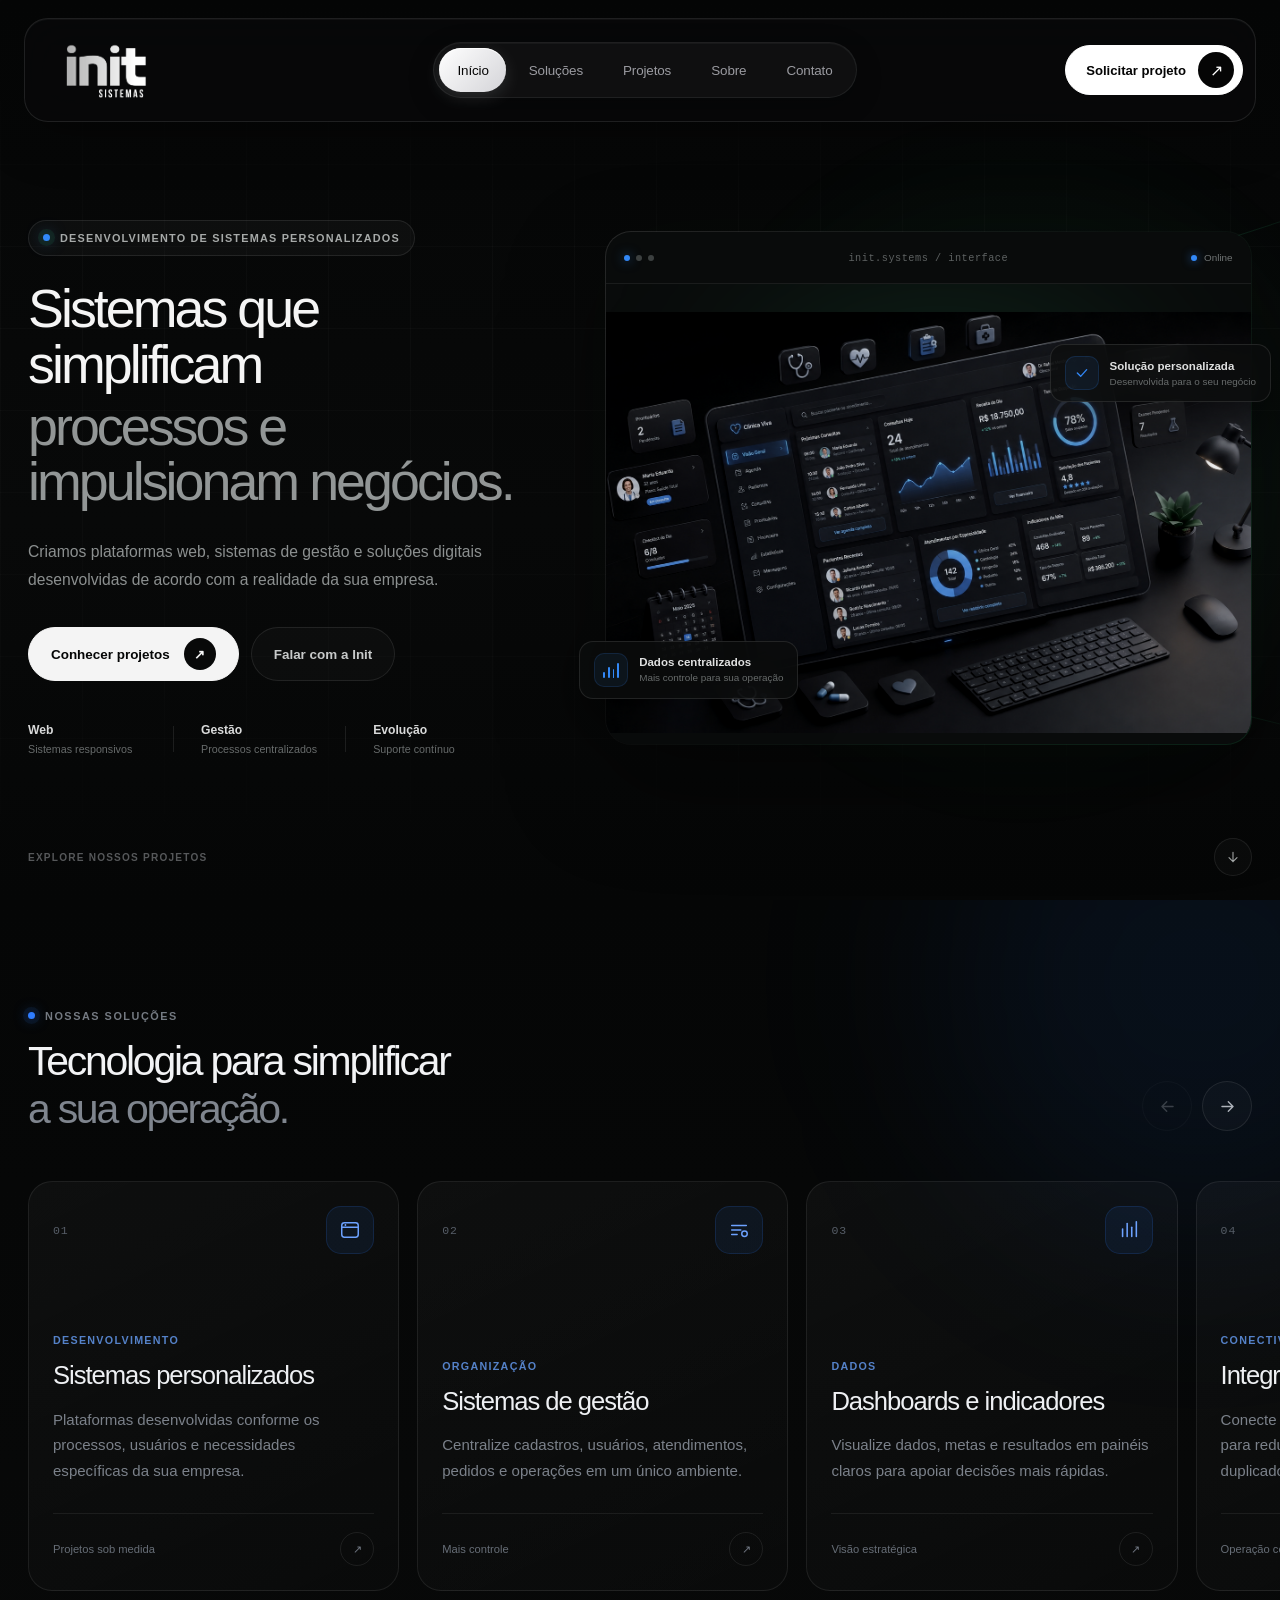
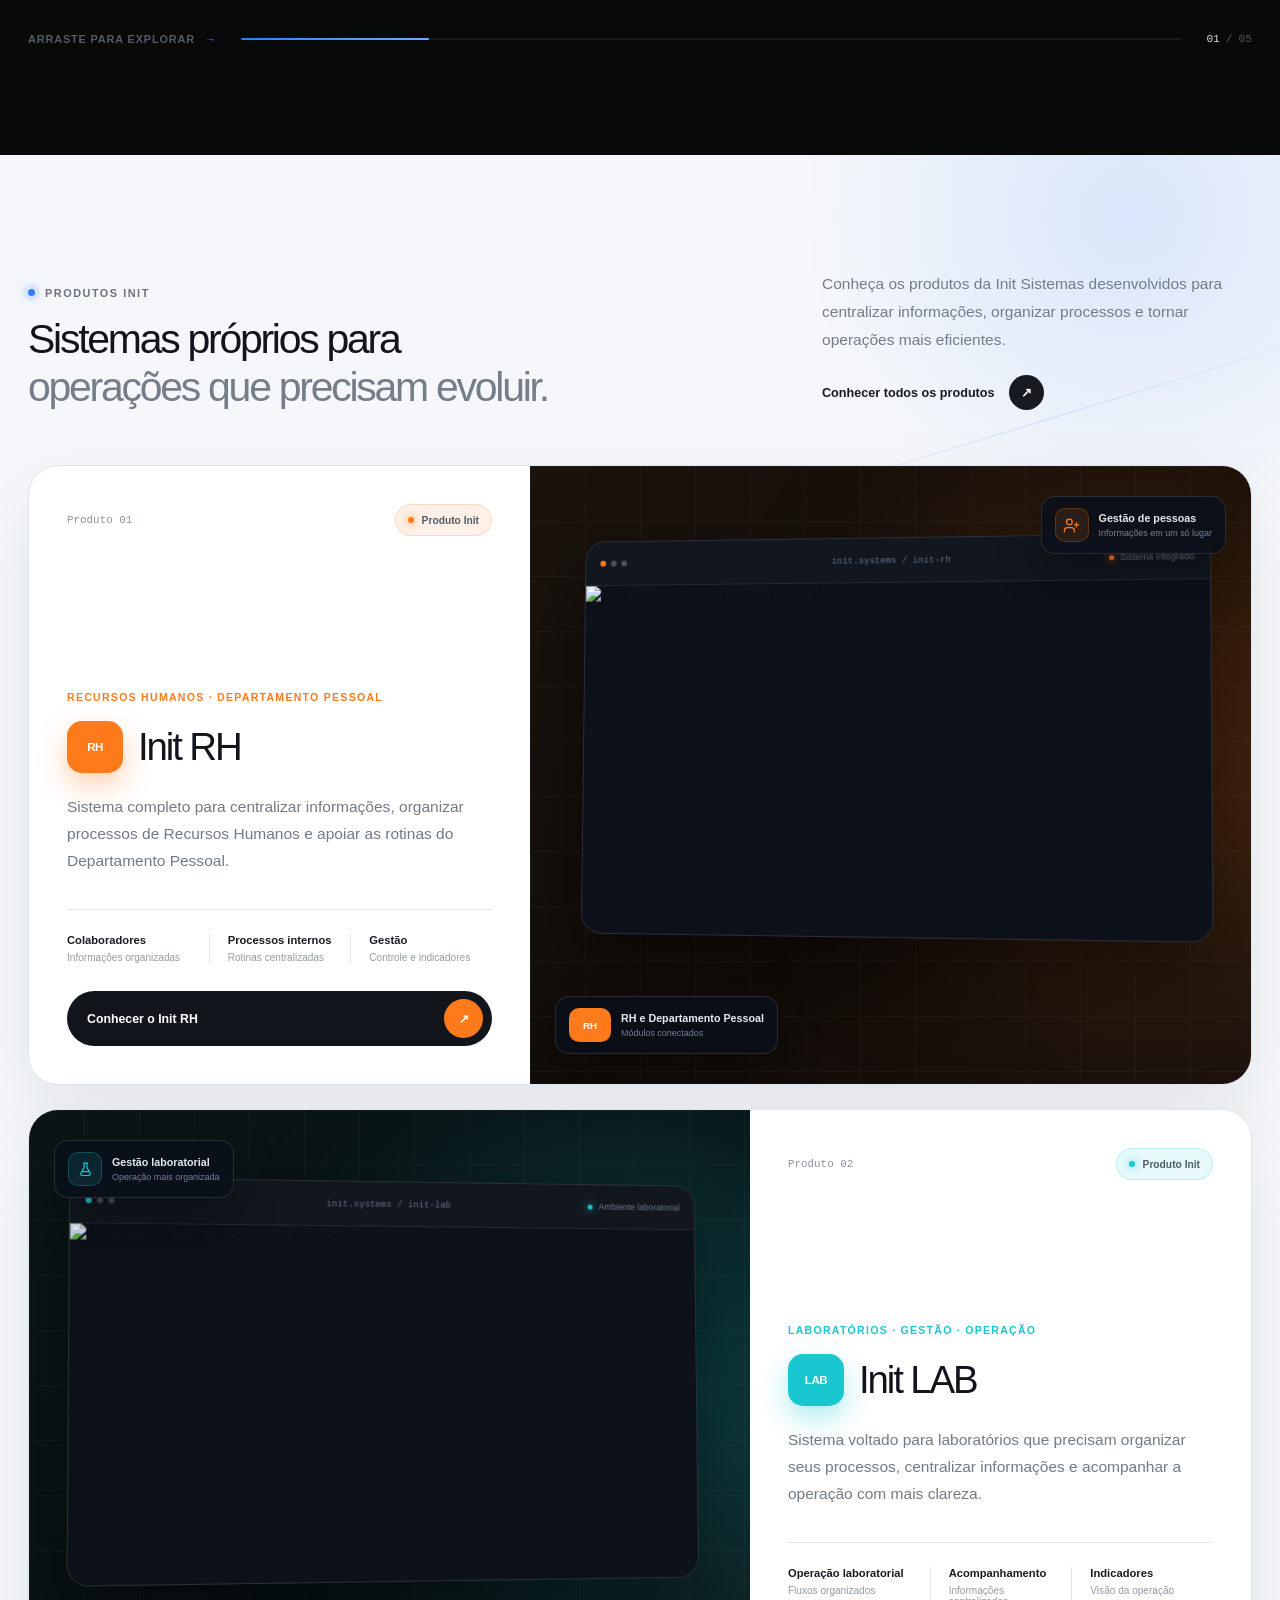
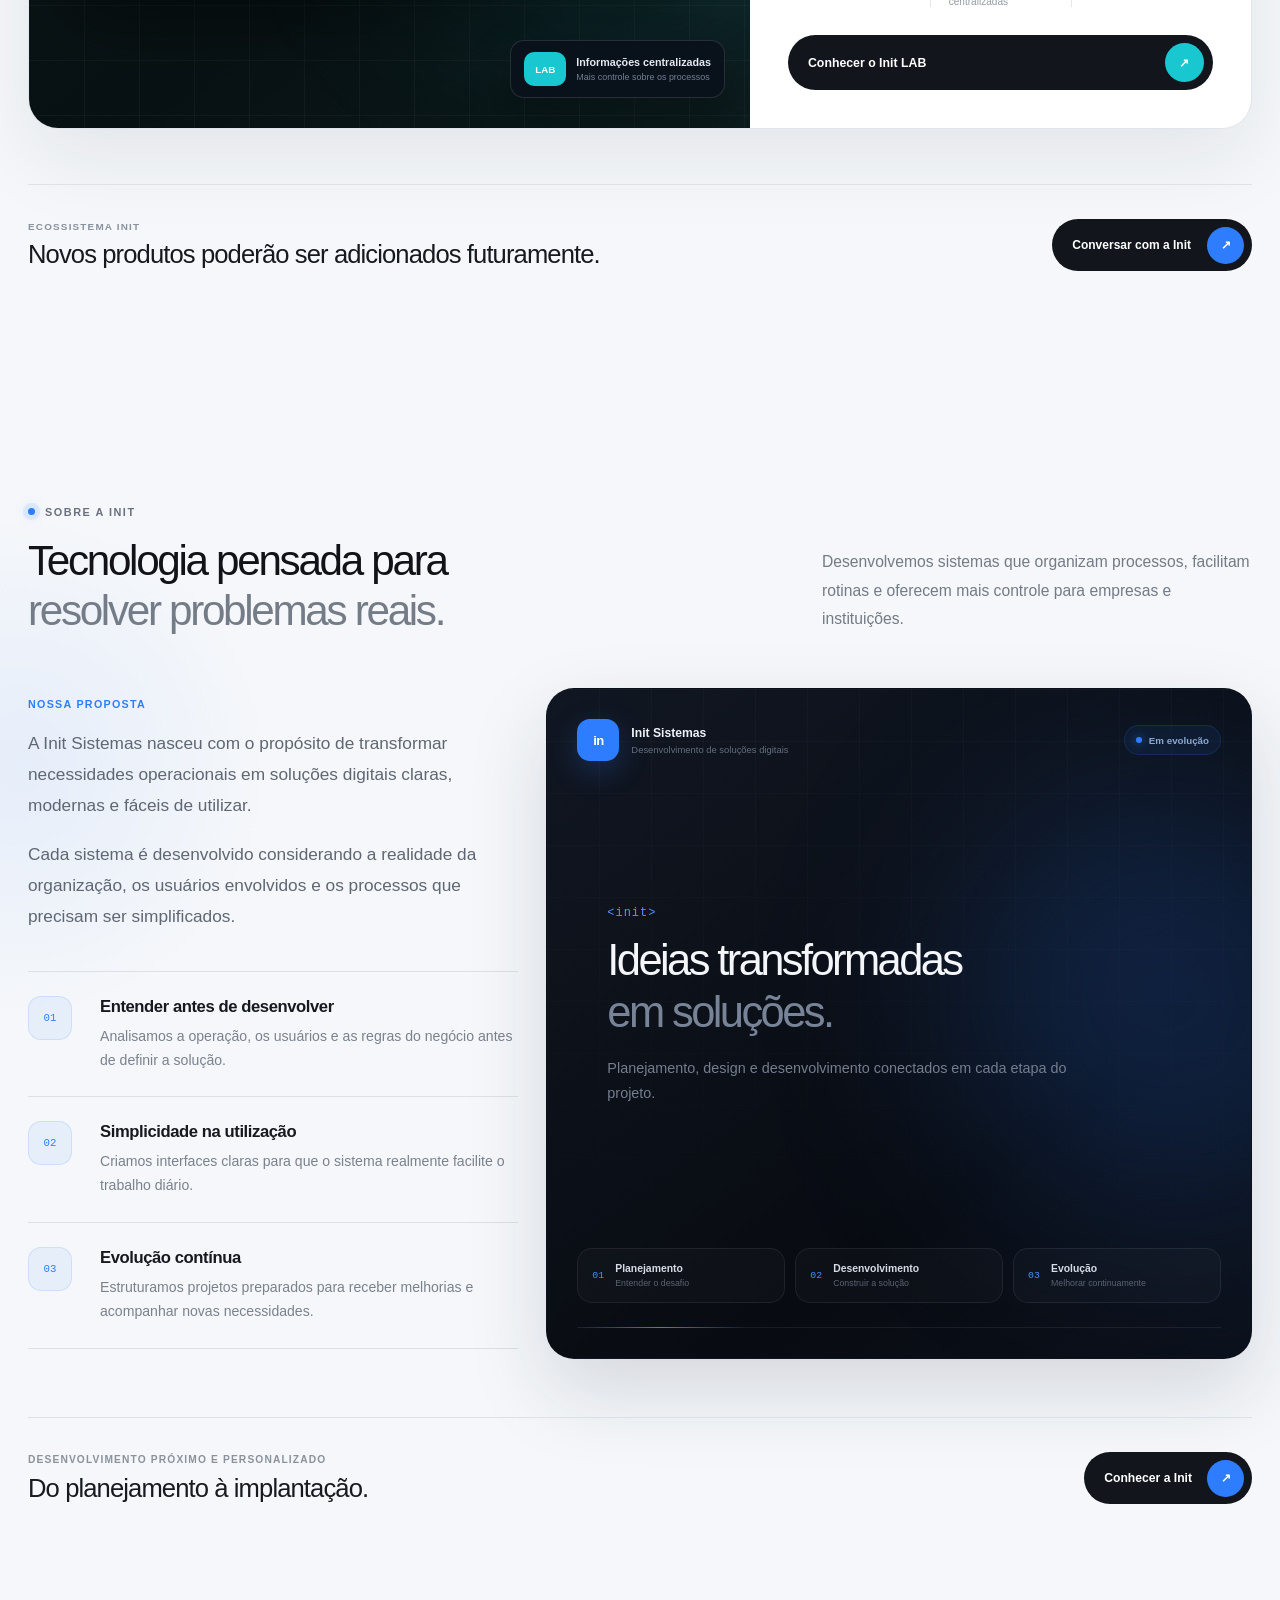
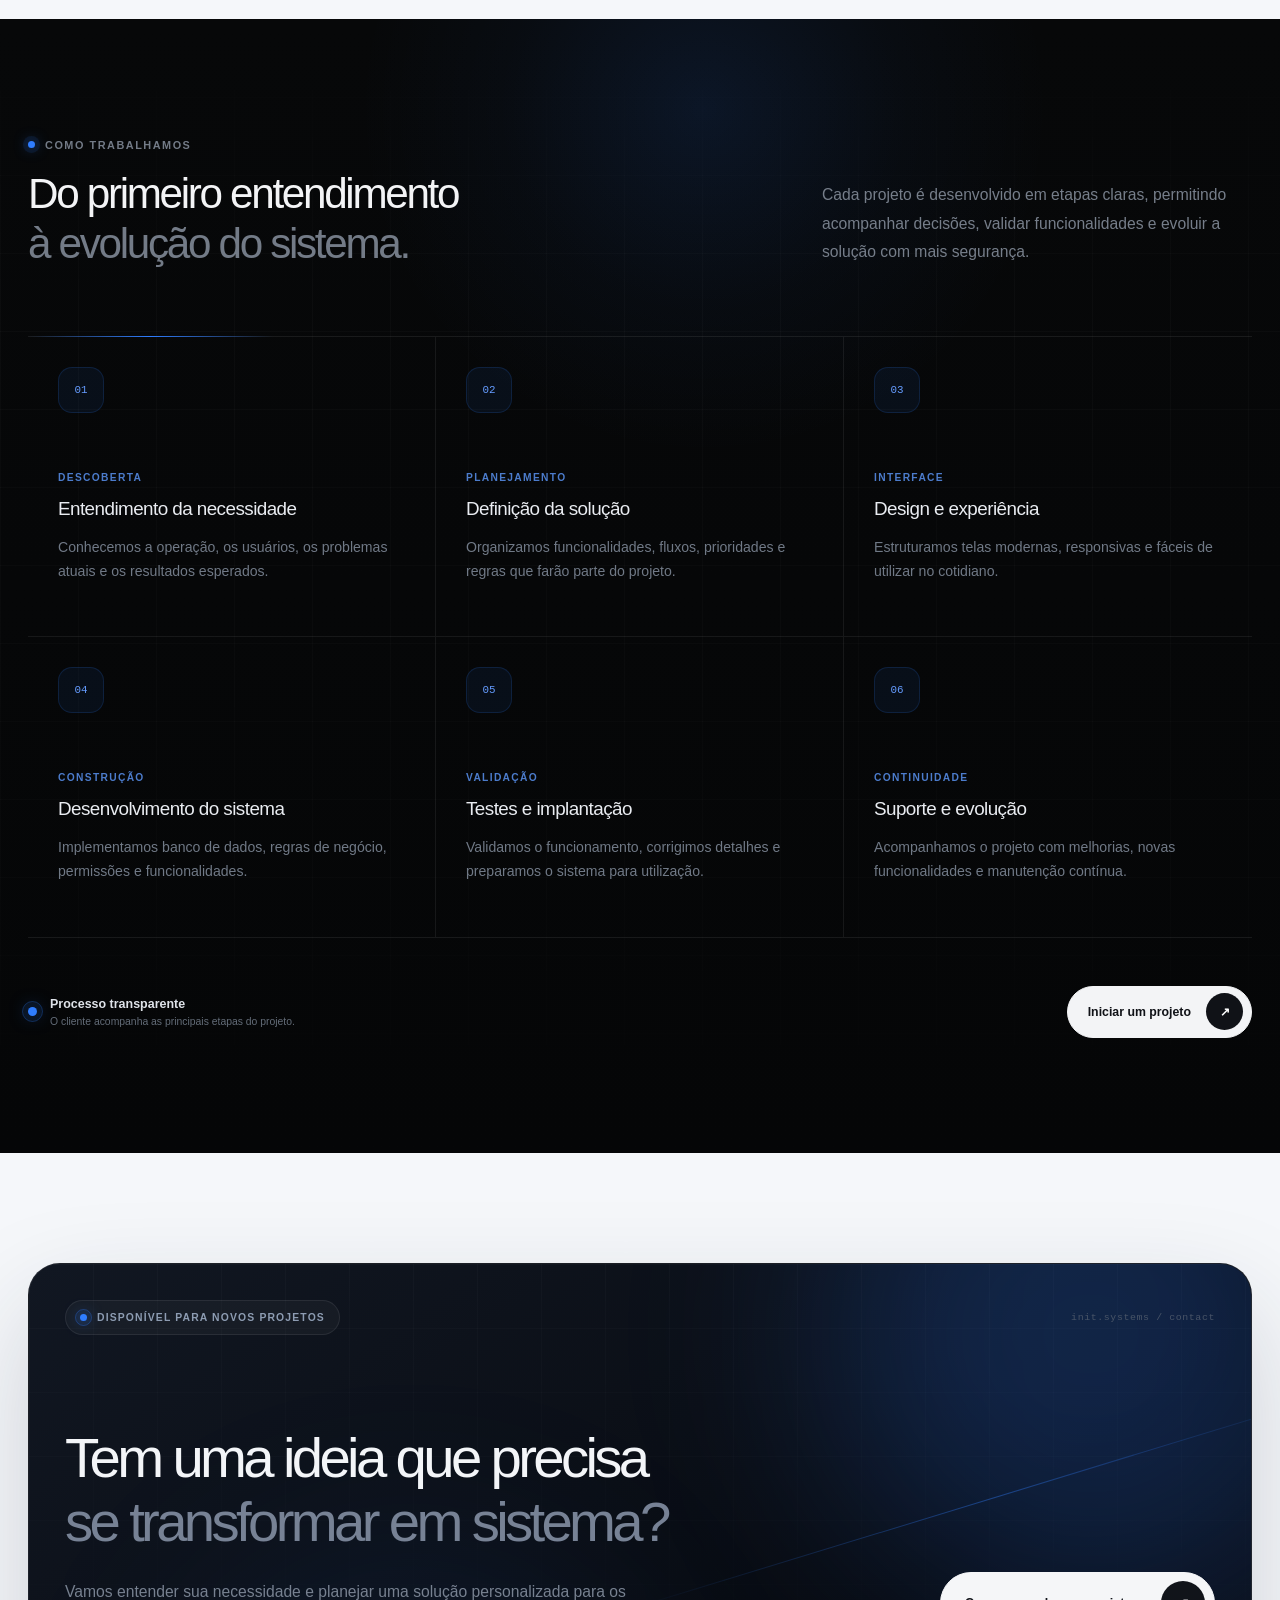
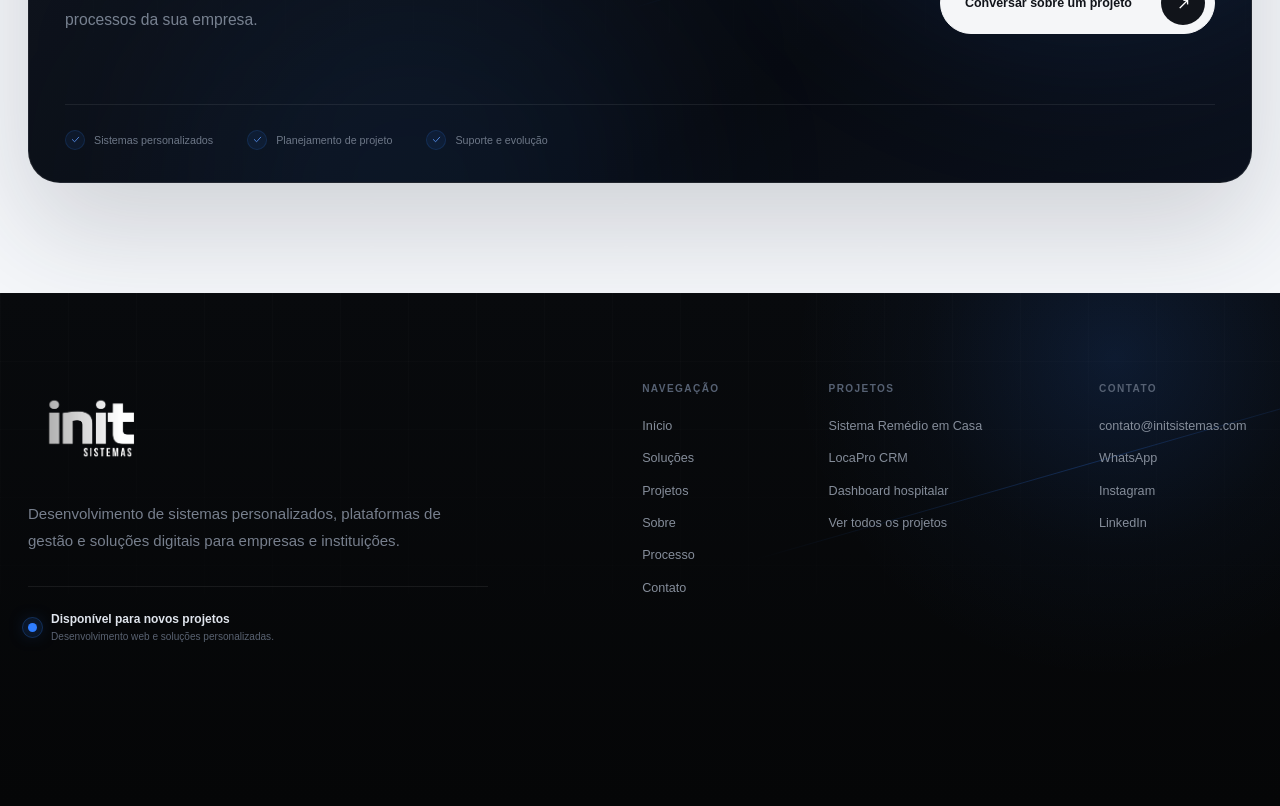
==== commit 37942abe: "Mudança na section projetos, agora será section produtos." ====
--- a/index.html
+++ b/index.html
@@ -466,276 +466,296 @@
         </div>
     </section>
 
-    <!--SECTION PROJETOS-->
-    <!-- DEMONSTRAÇÕES DE SISTEMAS -->
-    <section class="system-demos" id="projetos">
-        <div class="system-demos__background" aria-hidden="true">
-            <span class="system-demos__glow"></span>
-            <span class="system-demos__line"></span>
+    <!-- PRODUTOS INIT -->
+    <section class="products-section" id="produtos">
+        <div class="products-section__background" aria-hidden="true">
+            <span class="products-section__glow"></span>
+            <span class="products-section__line"></span>
         </div>
 
-        <div class="system-demos__container">
+        <div class="products-section__container">
 
             <!-- CABEÇALHO -->
-            <header class="system-demos__header">
-                <div class="system-demos__heading reveal reveal-up">
-                    <div class="system-demos__eyebrow">
+            <header class="products-section__header">
+                <div class="products-section__heading reveal reveal-up">
+                    <div class="products-section__eyebrow">
                         <span></span>
-                        Demonstrações de sistemas
+                        Produtos Init
                     </div>
 
                     <h2>
-                        Interfaces criadas para
-                        <span>diferentes operações.</span>
+                        Sistemas próprios para
+                        <span>operações que precisam evoluir.</span>
                     </h2>
                 </div>
 
-                <div class="system-demos__introduction reveal reveal-up reveal-delay-1">
+                <div class="products-section__introduction reveal reveal-up reveal-delay-1">
                     <p>
-                        Explore exemplos de sistemas, plataformas e dashboards
-                        desenvolvidos pela Init Sistemas para demonstrar recursos,
-                        experiências e possibilidades de personalização.
+                        Conheça os produtos da Init Sistemas desenvolvidos para
+                        centralizar informações, organizar processos e tornar
+                        operações mais eficientes.
                     </p>
 
-                    <a href="./demonstracoes/index.html" class="system-demos__view-all">
-                        Ver todas as demonstrações
-
+                    <a href="./produtos/index.html" class="products-section__view-all">
+                        Conhecer todos os produtos
                         <span aria-hidden="true">↗</span>
                     </a>
                 </div>
             </header>
 
-            <!-- GRID DE DEMONSTRAÇÕES -->
-            <div class="system-demos__grid">
-
-                <!-- DEMONSTRAÇÃO PRINCIPAL -->
-                <a href="./demonstracoes/gestao-municipal.html" class="demo-featured reveal reveal-up"
-                    aria-label="Ver demonstração de sistema de gestão municipal">
-                    <div class="demo-featured__content">
-                        <div class="demo-featured__top">
-                            <span class="demo-featured__number">
-                                01
-                            </span>
-
-                            <span class="demo-featured__status">
+            <!-- LISTA -->
+            <div class="products-section__list">
+
+                <!-- INIT RH -->
+                <a href="./produtos/init-rh.html" class="product-showcase product-showcase--rh reveal reveal-up"
+                    aria-label="Conhecer o produto Init RH">
+                    <div class="product-showcase__content">
+                        <div class="product-showcase__top">
+                            <span class="product-showcase__number">
+                                Produto 01
+                            </span>
+
+                            <span class="product-showcase__status">
                                 <i></i>
-                                Demonstração
-                            </span>
-                        </div>
-
-                        <div class="demo-featured__information">
-                            <span class="demo-featured__category">
-                                Saúde · Gestão municipal · Logística
-                            </span>
-
-                            <h3>
-                                Sistema de gestão municipal
-                            </h3>
+                                Produto Init
+                            </span>
+                        </div>
+
+                        <div class="product-showcase__information">
+                            <span class="product-showcase__category">
+                                Recursos Humanos · Departamento Pessoal
+                            </span>
+
+                            <div class="product-showcase__brand">
+                                <span class="product-showcase__brand-icon">
+                                    RH
+                                </span>
+
+                                <h3>Init RH</h3>
+                            </div>
 
                             <p>
-                                Demonstração de uma plataforma para organizar
-                                pacientes, unidades de saúde, equipes de campo,
-                                mapas e operações recorrentes.
+                                Sistema completo para centralizar informações,
+                                organizar processos de Recursos Humanos e apoiar
+                                as rotinas do Departamento Pessoal.
                             </p>
                         </div>
 
-                        <div class="demo-featured__resources">
+                        <div class="product-showcase__features">
                             <div>
-                                <strong>Administração</strong>
-                                <span>Painel central de gestão</span>
+                                <strong>Colaboradores</strong>
+                                <span>Informações organizadas</span>
                             </div>
 
                             <div>
-                                <strong>Aplicações móveis</strong>
-                                <span>Módulos para equipes de campo</span>
+                                <strong>Processos internos</strong>
+                                <span>Rotinas centralizadas</span>
                             </div>
 
                             <div>
-                                <strong>Geolocalização</strong>
-                                <span>Pontos, áreas e rotas</span>
-                            </div>
-                        </div>
-
-                        <span class="demo-featured__action">
-                            Visualizar demonstração
-
+                                <strong>Gestão</strong>
+                                <span>Controle e indicadores</span>
+                            </div>
+                        </div>
+
+                        <span class="product-showcase__action">
+                            Conhecer o Init RH
                             <span aria-hidden="true">↗</span>
                         </span>
                     </div>
 
-                    <div class="demo-featured__visual">
-                        <div class="demo-featured__visual-grid"></div>
-                        <div class="demo-featured__visual-glow"></div>
-
-                        <div class="demo-browser">
-                            <div class="demo-browser__header">
-                                <div class="demo-browser__dots">
+                    <div class="product-showcase__visual">
+                        <div class="product-showcase__visual-grid"></div>
+                        <div class="product-showcase__visual-glow"></div>
+
+                        <div class="product-browser">
+                            <div class="product-browser__header">
+                                <div class="product-browser__dots">
                                     <span></span>
                                     <span></span>
                                     <span></span>
                                 </div>
 
-                                <span class="demo-browser__address">
-                                    init.systems / demo-municipal
+                                <span class="product-browser__address">
+                                    init.systems / init-rh
                                 </span>
 
-                                <span class="demo-browser__status">
+                                <span class="product-browser__online">
                                     <i></i>
-                                    Interface demonstrativa
+                                    Sistema integrado
                                 </span>
                             </div>
 
-                            <div class="demo-browser__screen">
-                                <img src="./assets/img/demonstracoes/gestao-municipal.png"
-                                    alt="Captura de tela de um sistema de gestão municipal" loading="lazy"
-                                    decoding="async">
-                            </div>
-                        </div>
-
-                        <div class="demo-featured__floating demo-featured__floating--top">
-                            <span class="demo-featured__floating-icon">
+                            <div class="product-browser__image">
+                                <img src="./assets/img/produtos/init-rh/capa.png"
+                                    alt="Captura de tela do sistema Init RH" loading="lazy" decoding="async">
+                            </div>
+                        </div>
+
+                        <div class="product-showcase__floating product-showcase__floating--top">
+                            <span class="product-showcase__floating-icon">
                                 <svg viewBox="0 0 24 24" fill="none" xmlns="http://www.w3.org/2000/svg">
+                                    <path d="M16 21V19C16 16.79 14.21 15 12 15H6C3.79 15 2 16.79 2 19V21"
+                                        stroke="currentColor" stroke-width="1.7" stroke-linecap="round" />
+                                    <circle cx="9" cy="7" r="4" stroke="currentColor" stroke-width="1.7" />
+                                    <path d="M19 8V14M16 11H22" stroke="currentColor" stroke-width="1.7"
+                                        stroke-linecap="round" />
+                                </svg>
+                            </span>
+
+                            <div>
+                                <strong>Gestão de pessoas</strong>
+                                <span>Informações em um só lugar</span>
+                            </div>
+                        </div>
+
+                        <div class="product-showcase__floating product-showcase__floating--bottom">
+                            <span class="product-showcase__floating-value">
+                                RH
+                            </span>
+
+                            <div>
+                                <strong>RH e Departamento Pessoal</strong>
+                                <span>Módulos conectados</span>
+                            </div>
+                        </div>
+                    </div>
+                </a>
+
+                <!-- INIT LAB -->
+                <a href="./produtos/init-lab.html"
+                    class="product-showcase product-showcase--reverse product-showcase--lab reveal reveal-up"
+                    aria-label="Conhecer o produto Init LAB">
+                    <div class="product-showcase__content">
+                        <div class="product-showcase__top">
+                            <span class="product-showcase__number">
+                                Produto 02
+                            </span>
+
+                            <span class="product-showcase__status">
+                                <i></i>
+                                Produto Init
+                            </span>
+                        </div>
+
+                        <div class="product-showcase__information">
+                            <span class="product-showcase__category">
+                                Laboratórios · Gestão · Operação
+                            </span>
+
+                            <div class="product-showcase__brand">
+                                <span class="product-showcase__brand-icon">
+                                    LAB
+                                </span>
+
+                                <h3>Init LAB</h3>
+                            </div>
+
+                            <p>
+                                Sistema voltado para laboratórios que precisam
+                                organizar seus processos, centralizar informações
+                                e acompanhar a operação com mais clareza.
+                            </p>
+                        </div>
+
+                        <div class="product-showcase__features">
+                            <div>
+                                <strong>Operação laboratorial</strong>
+                                <span>Fluxos organizados</span>
+                            </div>
+
+                            <div>
+                                <strong>Acompanhamento</strong>
+                                <span>Informações centralizadas</span>
+                            </div>
+
+                            <div>
+                                <strong>Indicadores</strong>
+                                <span>Visão da operação</span>
+                            </div>
+                        </div>
+
+                        <span class="product-showcase__action">
+                            Conhecer o Init LAB
+                            <span aria-hidden="true">↗</span>
+                        </span>
+                    </div>
+
+                    <div class="product-showcase__visual">
+                        <div class="product-showcase__visual-grid"></div>
+                        <div class="product-showcase__visual-glow"></div>
+
+                        <div class="product-browser">
+                            <div class="product-browser__header">
+                                <div class="product-browser__dots">
+                                    <span></span>
+                                    <span></span>
+                                    <span></span>
+                                </div>
+
+                                <span class="product-browser__address">
+                                    init.systems / init-lab
+                                </span>
+
+                                <span class="product-browser__online">
+                                    <i></i>
+                                    Ambiente laboratorial
+                                </span>
+                            </div>
+
+                            <div class="product-browser__image">
+                                <img src="./assets/img/produtos/init-lab/capa.png"
+                                    alt="Captura de tela do sistema Init LAB" loading="lazy" decoding="async">
+                            </div>
+                        </div>
+
+                        <div class="product-showcase__floating product-showcase__floating--top">
+                            <span class="product-showcase__floating-icon">
+                                <svg viewBox="0 0 24 24" fill="none" xmlns="http://www.w3.org/2000/svg">
+                                    <path d="M9 3H15" stroke="currentColor" stroke-width="1.7" stroke-linecap="round" />
                                     <path
-                                        d="M12 21C12 21 19 17 19 10.5C19 6.36 15.87 3 12 3C8.13 3 5 6.36 5 10.5C5 17 12 21 12 21Z"
-                                        stroke="currentColor" stroke-width="1.7" />
-
-                                    <circle cx="12" cy="10" r="2.5" stroke="currentColor" stroke-width="1.7" />
+                                        d="M10 3V9L5.5 17.2C4.7 18.67 5.76 20.47 7.43 20.47H16.57C18.24 20.47 19.3 18.67 18.5 17.2L14 9V3"
+                                        stroke="currentColor" stroke-width="1.7" stroke-linejoin="round" />
+                                    <path d="M8 15H16" stroke="currentColor" stroke-width="1.7"
+                                        stroke-linecap="round" />
                                 </svg>
                             </span>
 
                             <div>
-                                <strong>Gestão geográfica</strong>
-                                <span>Informações e rotas no mapa</span>
-                            </div>
-                        </div>
-
-                        <div class="demo-featured__floating demo-featured__floating--bottom">
-                            <span class="demo-featured__floating-value">
-                                03
+                                <strong>Gestão laboratorial</strong>
+                                <span>Operação mais organizada</span>
+                            </div>
+                        </div>
+
+                        <div class="product-showcase__floating product-showcase__floating--bottom">
+                            <span class="product-showcase__floating-value">
+                                LAB
                             </span>
 
                             <div>
-                                <strong>Perfis de acesso</strong>
-                                <span>Administração e equipes externas</span>
-                            </div>
-                        </div>
-                    </div>
-                </a>
-
-                <!-- DEMONSTRAÇÃO 02 -->
-                <a href="./demonstracoes/crm-locacao.html" class="demo-card reveal reveal-up reveal-delay-1"
-                    aria-label="Ver demonstração de CRM para empresas de locação">
-                    <div class="demo-card__visual demo-card__visual--dark">
-                        <div class="demo-card__browser">
-                            <div class="demo-card__browser-bar">
-                                <span></span>
-                                <span></span>
-                                <span></span>
-                            </div>
-
-                            <div class="demo-card__image">
-                                <img src="./assets/img/demonstracoes/crm-locacao.png"
-                                    alt="Captura de tela de um CRM para empresas de locação" loading="lazy"
-                                    decoding="async">
-                            </div>
-                        </div>
-
-                        <span class="demo-card__number">
-                            02
-                        </span>
-
-                        <span class="demo-card__open">
-                            ↗
-                        </span>
-                    </div>
-
-                    <div class="demo-card__content">
-                        <div class="demo-card__category">
-                            Demonstração · CRM · Gestão
-                        </div>
-
-                        <h3>
-                            CRM para empresas de locação
-                        </h3>
-
-                        <p>
-                            Interface para controle de clientes, equipamentos,
-                            contratos, retiradas, devoluções e informações financeiras.
-                        </p>
-
-                        <div class="demo-card__tags">
-                            <span>Clientes</span>
-                            <span>Equipamentos</span>
-                            <span>Contratos</span>
-                        </div>
-                    </div>
-                </a>
-
-                <!-- DEMONSTRAÇÃO 03 -->
-                <a href="./demonstracoes/dashboard-hospitalar.html" class="demo-card reveal reveal-up reveal-delay-2"
-                    aria-label="Ver demonstração de dashboard hospitalar">
-                    <div class="demo-card__visual demo-card__visual--blue">
-                        <div class="demo-card__browser">
-                            <div class="demo-card__browser-bar">
-                                <span></span>
-                                <span></span>
-                                <span></span>
-                            </div>
-
-                            <div class="demo-card__image">
-                                <img src="./assets/img/demonstracoes/dashboard-hospitalar.png"
-                                    alt="Captura de tela de um dashboard hospitalar" loading="lazy" decoding="async">
-                            </div>
-                        </div>
-
-                        <span class="demo-card__number">
-                            03
-                        </span>
-
-                        <span class="demo-card__open">
-                            ↗
-                        </span>
-                    </div>
-
-                    <div class="demo-card__content">
-                        <div class="demo-card__category">
-                            Demonstração · Saúde · Indicadores
-                        </div>
-
-                        <h3>
-                            Dashboard hospitalar
-                        </h3>
-
-                        <p>
-                            Painel para acompanhamento de indicadores,
-                            desempenho de setores e informações operacionais.
-                        </p>
-
-                        <div class="demo-card__tags">
-                            <span>Indicadores</span>
-                            <span>Gráficos</span>
-                            <span>Monitoramento</span>
-                        </div>
-                    </div>
-                </a>
-
-            </div>
-
-            <!-- RODAPÉ DA SEÇÃO -->
-            <div class="system-demos__footer reveal reveal-up">
+                                <strong>Informações centralizadas</strong>
+                                <span>Mais controle sobre os processos</span>
+                            </div>
+                        </div>
+                    </div>
+                </a>
+
+            </div>
+
+            <!-- RODAPÉ -->
+            <div class="products-section__footer reveal reveal-up">
                 <div>
-                    <span class="system-demos__footer-label">
-                        Soluções personalizáveis
+                    <span class="products-section__footer-label">
+                        Ecossistema Init
                     </span>
 
                     <strong>
-                        Cada interface pode ser adaptada à sua operação.
+                        Novos produtos poderão ser adicionados futuramente.
                     </strong>
                 </div>
 
-                <a href="#contato" class="system-demos__contact">
-                    Solicitar um sistema
-
+                <a href="#contato" class="products-section__contact">
+                    Conversar com a Init
                     <span aria-hidden="true">↗</span>
                 </a>
             </div>
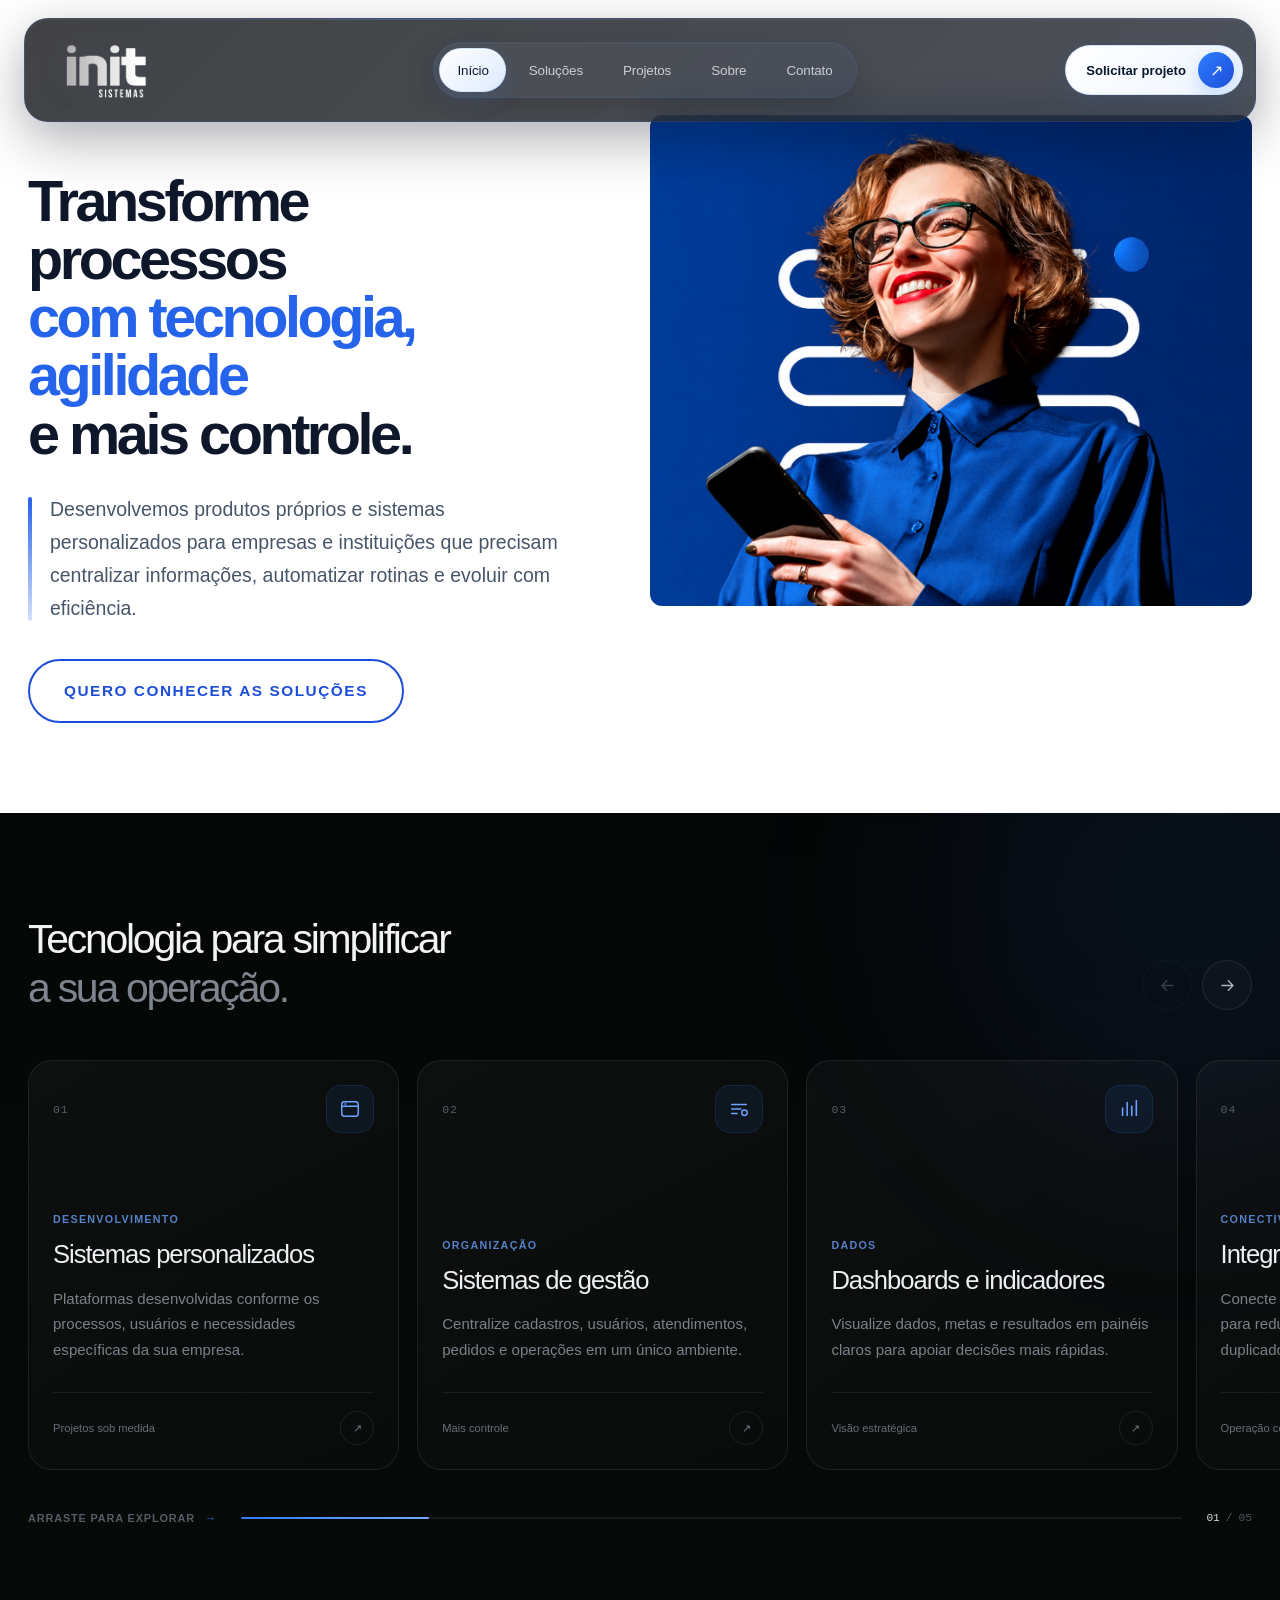
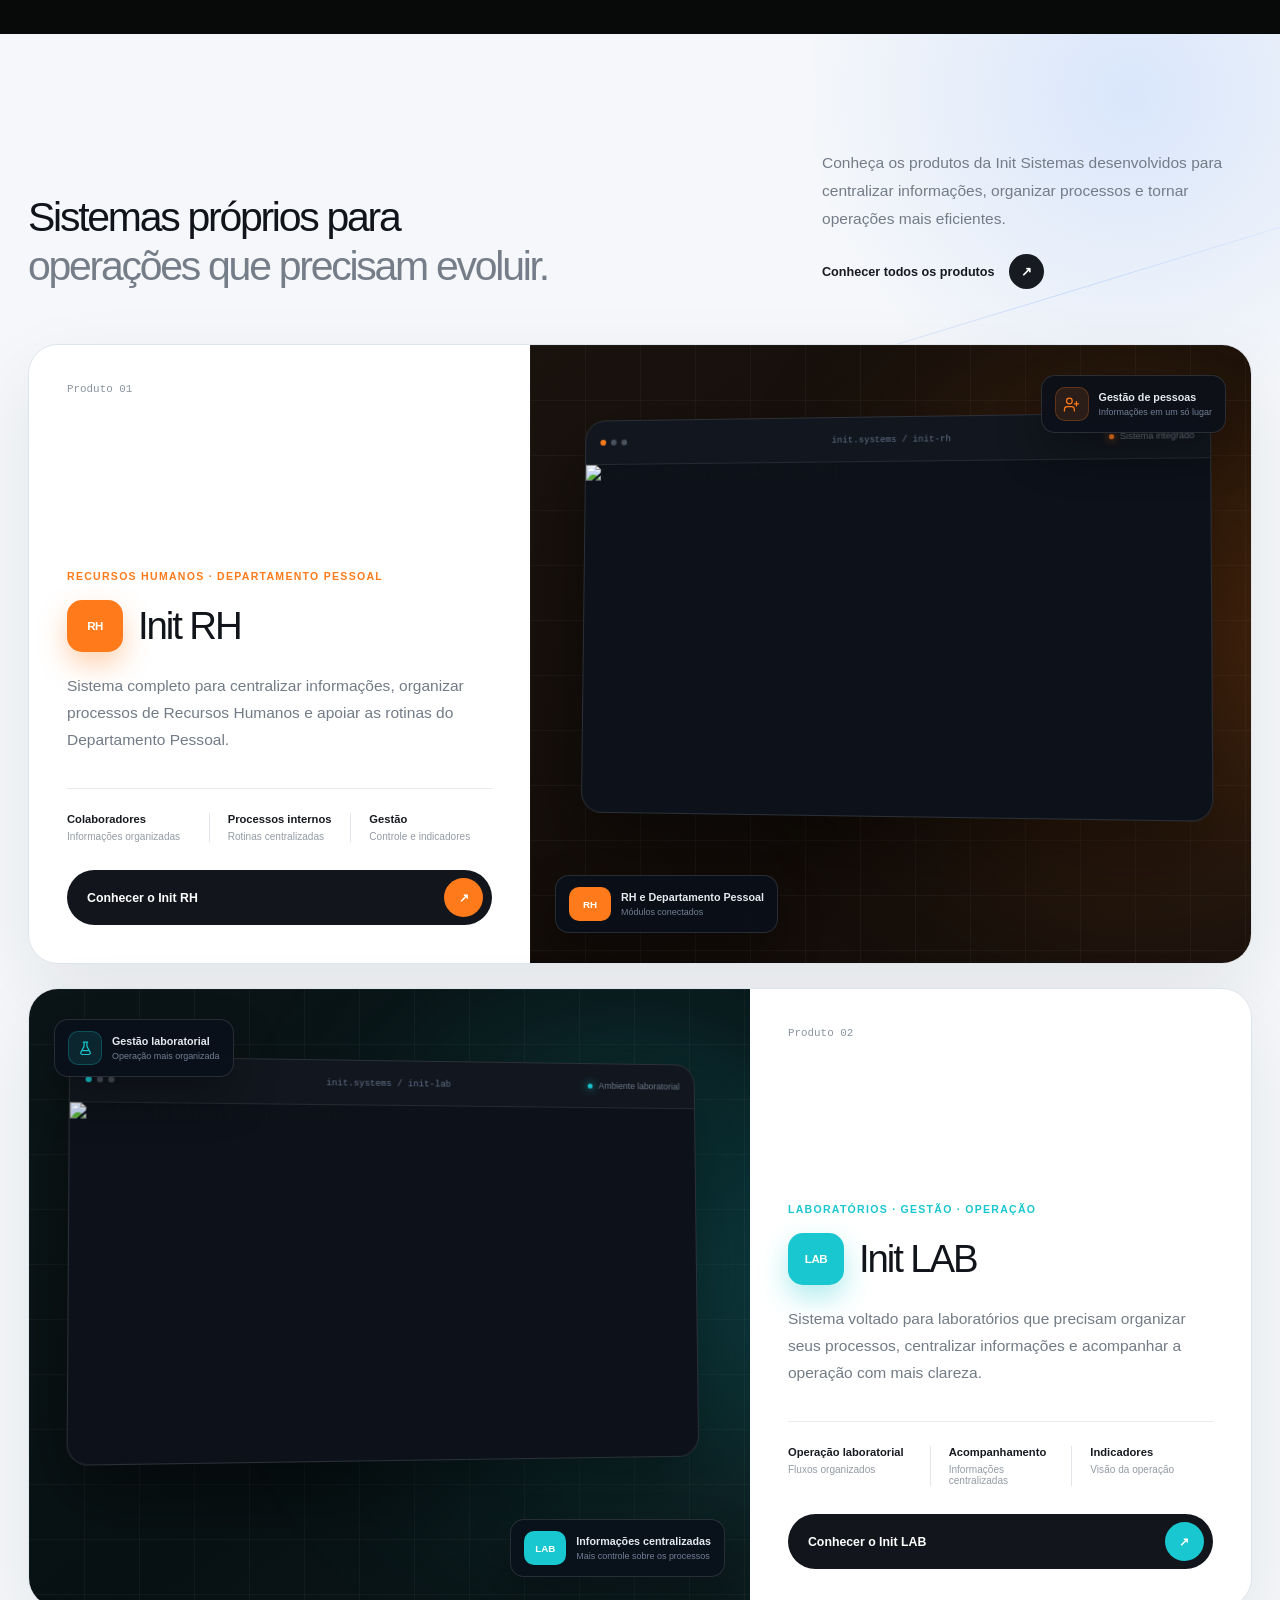
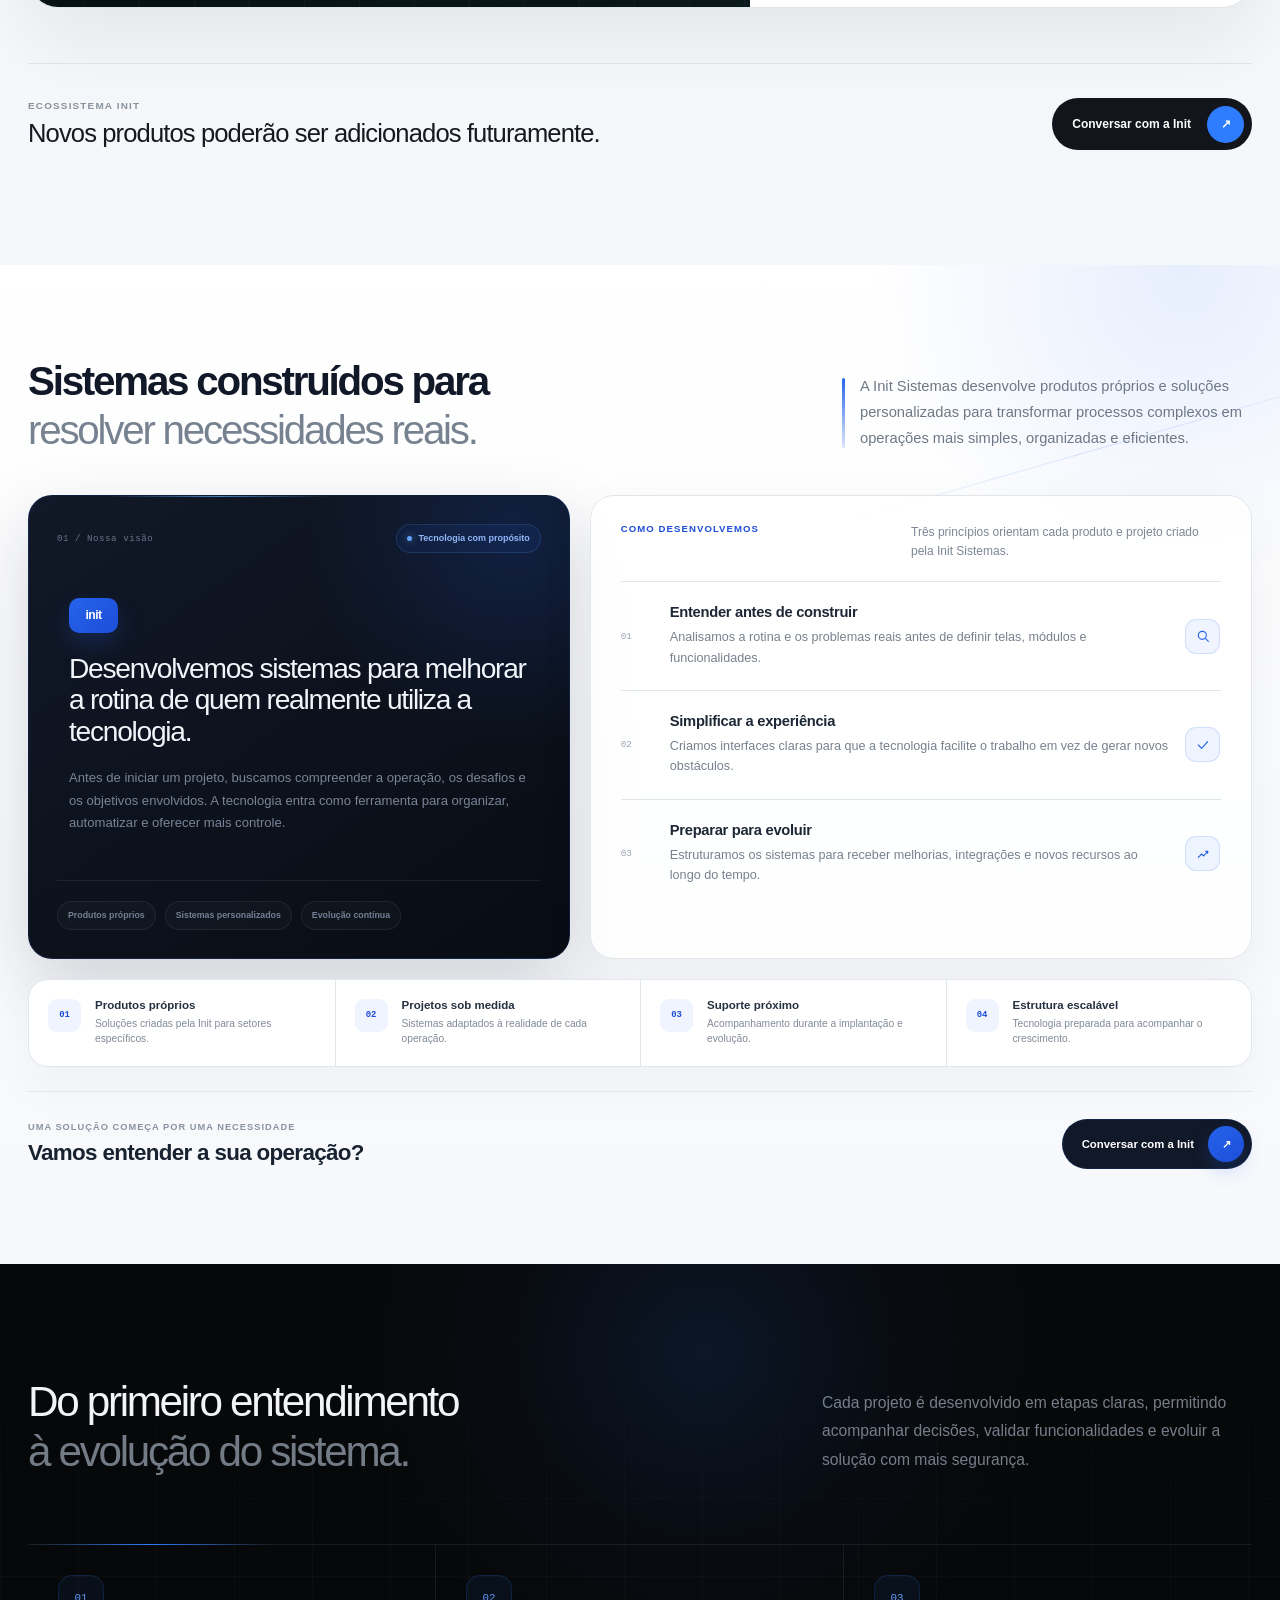
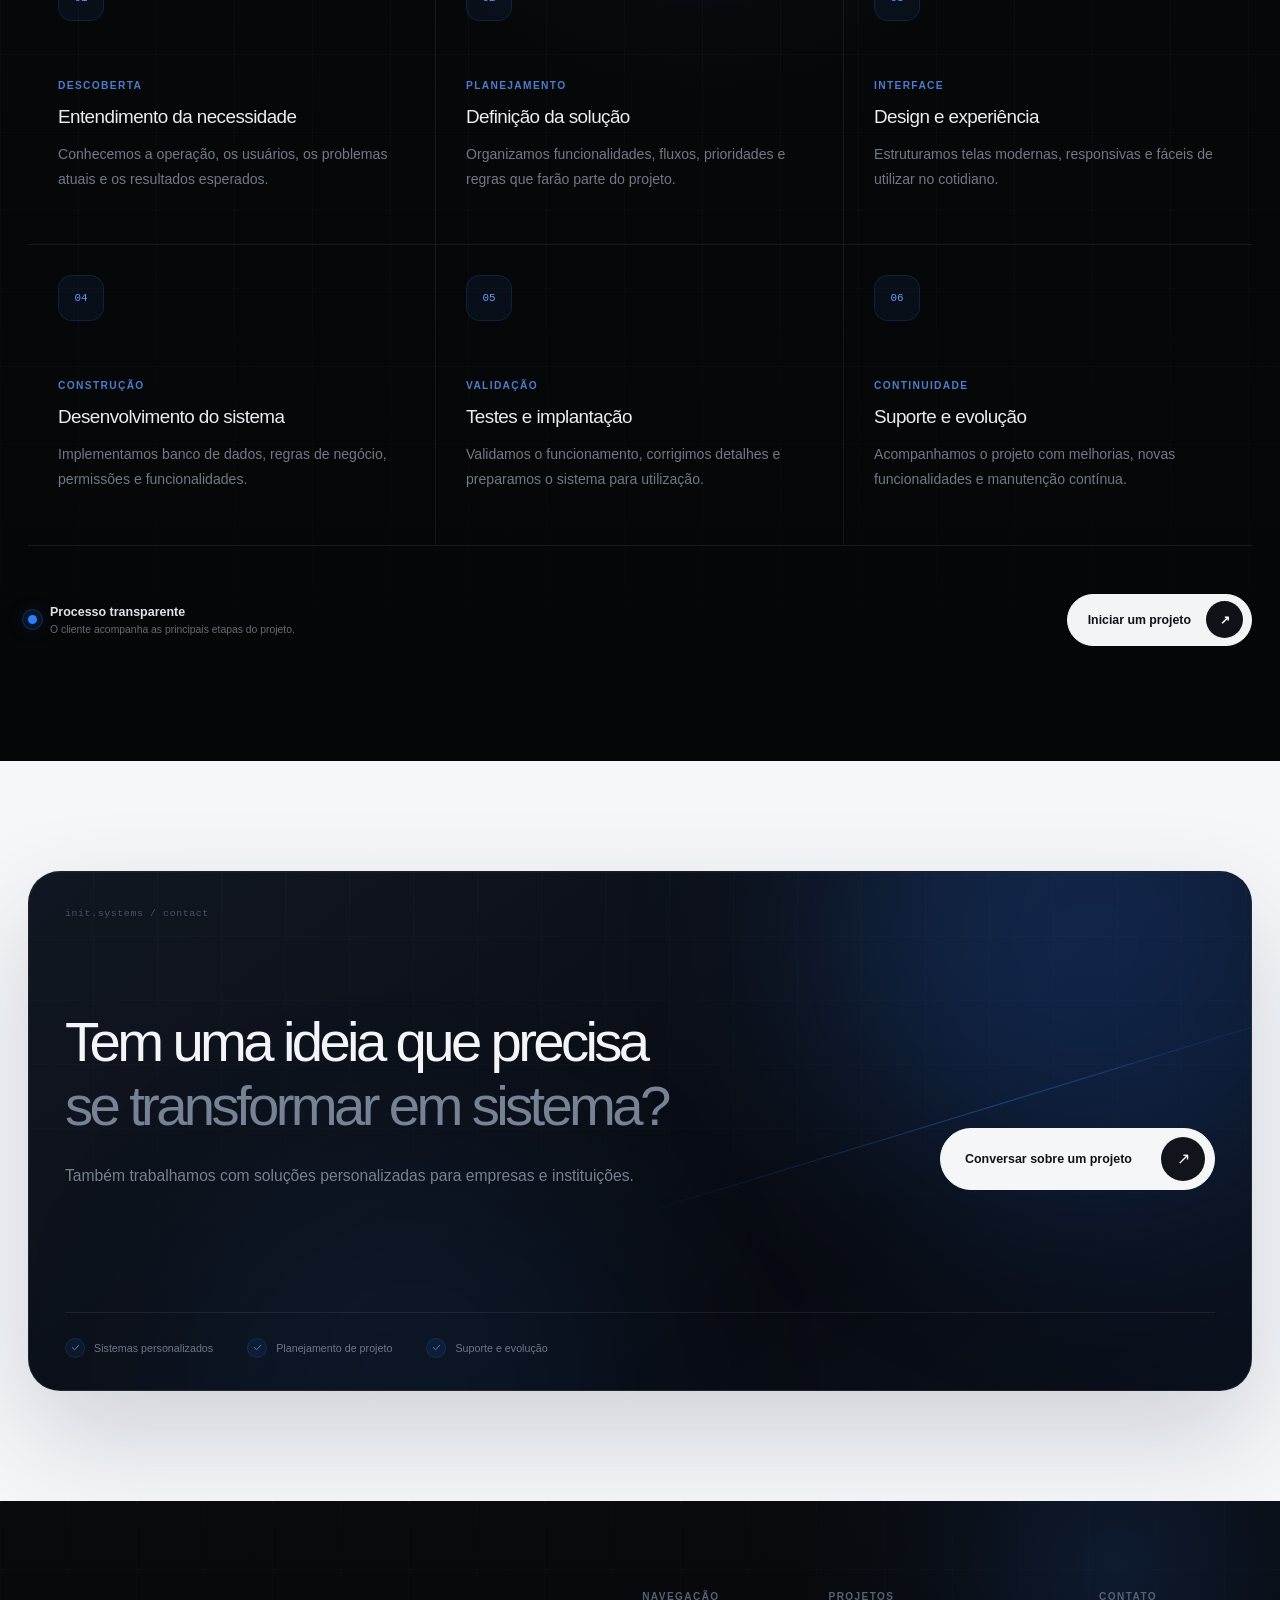
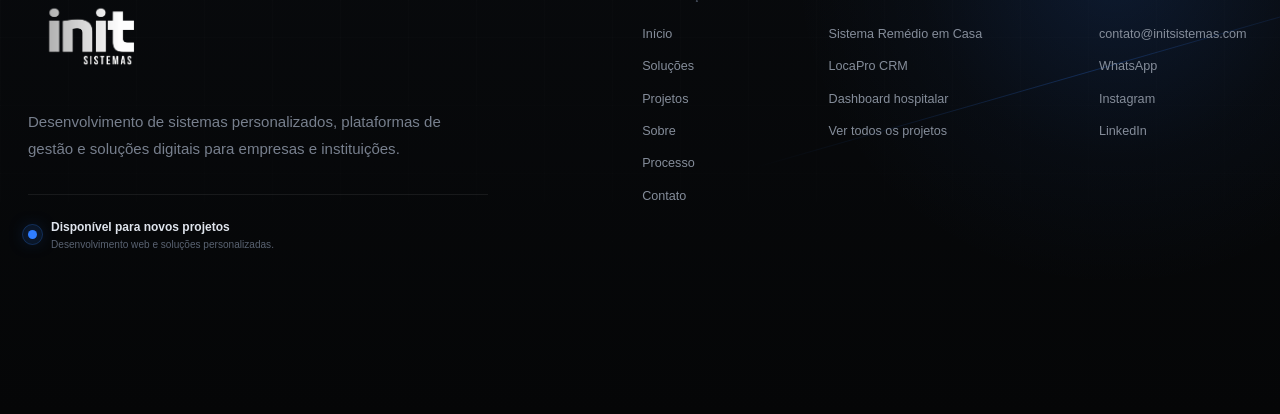
==== commit 6547f210: "Foram removidas todas as badges" ====
--- a/index.html
+++ b/index.html
@@ -100,130 +100,39 @@
         </nav>
     </header>
 
-    <!--SECTION HERO-->
-    <section class="hero-minimal" id="inicio">
-        <div class="hero-minimal__background" aria-hidden="true">
-            <div class="hero-minimal__grid"></div>
-            <div class="hero-minimal__glow"></div>
-            <div class="hero-minimal__line hero-minimal__line--one"></div>
-            <div class="hero-minimal__line hero-minimal__line--two"></div>
-        </div>
-
-        <div class="hero-minimal__container">
-            <div class="hero-minimal__content">
-                <div class="hero-minimal__eyebrow hero-enter hero-enter--1">
-                    <span class="hero-minimal__status"></span>
-                    Desenvolvimento de sistemas personalizados
-                </div>
-
-                <h1 class="hero-minimal__title hero-enter hero-enter--2">
-                    Sistemas que simplificam
-                    <span>processos e impulsionam negócios.</span>
+    <!-- HERO -->
+    <section class="hero-clean" id="inicio">
+        <div class="hero-clean__container">
+            <!-- LADO ESQUERDO -->
+            <div class="hero-clean__content">
+
+                <h1 class="hero-clean__title">
+                    Transforme processos
+                    <span>com tecnologia, agilidade</span>
+                    e mais controle.
                 </h1>
 
-                <p class="hero-minimal__description hero-enter hero-enter--3">
-                    Criamos plataformas web, sistemas de gestão e soluções digitais
-                    desenvolvidas de acordo com a realidade da sua empresa.
-                </p>
-
-                <div class="hero-minimal__actions hero-enter hero-enter--4">
-                    <a href="#projetos" class="hero-minimal__button hero-minimal__button--primary">
-                        Conhecer projetos
-
-                        <span aria-hidden="true">↗</span>
+                <div class="hero-clean__description-wrap">
+                    <p class="hero-clean__description">
+                        Desenvolvemos produtos próprios e sistemas personalizados
+                        para empresas e instituições que precisam centralizar
+                        informações, automatizar rotinas e evoluir com eficiência.
+                    </p>
+                </div>
+
+                <div class="hero-clean__actions">
+                    <a href="#produtos" class="hero-clean__button">
+                        Quero conhecer as soluções
                     </a>
-
-                    <a href="#contato" class="hero-minimal__button hero-minimal__button--secondary">
-                        Falar com a Init
-                    </a>
-                </div>
-
-                <div class="hero-minimal__details hero-enter hero-enter--5">
-                    <div class="hero-minimal__detail">
-                        <strong>Web</strong>
-                        <span>Sistemas responsivos</span>
-                    </div>
-
-                    <div class="hero-minimal__detail">
-                        <strong>Gestão</strong>
-                        <span>Processos centralizados</span>
-                    </div>
-
-                    <div class="hero-minimal__detail">
-                        <strong>Evolução</strong>
-                        <span>Suporte contínuo</span>
-                    </div>
-                </div>
-            </div>
-
-            <div class="hero-minimal__visual hero-enter hero-enter--visual">
-                <div class="hero-minimal__visual-border"></div>
-
-                <div class="hero-minimal__visual-header">
-                    <div class="hero-minimal__visual-dots">
-                        <span></span>
-                        <span></span>
-                        <span></span>
-                    </div>
-
-                    <span class="hero-minimal__visual-label">
-                        init.systems / interface
-                    </span>
-
-                    <span class="hero-minimal__visual-online">
-                        <i></i>
-                        Online
-                    </span>
-                </div>
-
-                <div class="hero-minimal__image-area">
-                    <div class="hero-minimal__image-glow"></div>
-
-                    <img src="images/hero-image.png" alt="Interface de sistema desenvolvido pela Init Sistemas"
-                        class="hero-minimal__image">
-
-                    <div class="hero-minimal__scan"></div>
-                </div>
-
-                <div class="hero-minimal__floating hero-minimal__floating--top">
-                    <span class="hero-minimal__floating-icon">
-                        <svg viewBox="0 0 24 24" fill="none" xmlns="http://www.w3.org/2000/svg">
-                            <path d="M5 12L10 17L19 7" stroke="currentColor" stroke-width="2" stroke-linecap="round"
-                                stroke-linejoin="round" />
-                        </svg>
-                    </span>
-
-                    <div>
-                        <strong>Solução personalizada</strong>
-                        <span>Desenvolvida para o seu negócio</span>
-                    </div>
-                </div>
-
-                <div class="hero-minimal__floating hero-minimal__floating--bottom">
-                    <span class="hero-minimal__floating-chart">
-                        <i></i>
-                        <i></i>
-                        <i></i>
-                        <i></i>
-                    </span>
-
-                    <div>
-                        <strong>Dados centralizados</strong>
-                        <span>Mais controle para sua operação</span>
-                    </div>
-                </div>
-            </div>
-        </div>
-
-        <div class="hero-minimal__footer">
-            <span>Explore nossos projetos</span>
-
-            <a href="#solucoes" aria-label="Ir para a próxima seção">
-                <svg viewBox="0 0 24 24" fill="none" xmlns="http://www.w3.org/2000/svg">
-                    <path d="M12 5V19M12 19L6 13M12 19L18 13" stroke="currentColor" stroke-width="1.6"
-                        stroke-linecap="round" stroke-linejoin="round" />
-                </svg>
-            </a>
+                </div>
+            </div>
+
+            <!-- LADO DIREITO -->
+            <div class="hero-clean__visual">
+                <div class="hero-clean__image-box">
+                    <img src="images/hero-image.png" alt="Imagem principal da hero">
+                </div>
+            </div>
         </div>
     </section>
 
@@ -233,10 +142,7 @@
 
             <header class="solutions-slider__header">
                 <div class="solutions-slider__heading reveal reveal-up">
-                    <div class="solutions-slider__eyebrow">
-                        <span></span>
-                        Nossas soluções
-                    </div>
+
 
                     <h2>
                         Tecnologia para simplificar
@@ -478,10 +384,6 @@
             <!-- CABEÇALHO -->
             <header class="products-section__header">
                 <div class="products-section__heading reveal reveal-up">
-                    <div class="products-section__eyebrow">
-                        <span></span>
-                        Produtos Init
-                    </div>
 
                     <h2>
                         Sistemas próprios para
@@ -513,11 +415,6 @@
                         <div class="product-showcase__top">
                             <span class="product-showcase__number">
                                 Produto 01
-                            </span>
-
-                            <span class="product-showcase__status">
-                                <i></i>
-                                Produto Init
                             </span>
                         </div>
 
@@ -630,11 +527,6 @@
                         <div class="product-showcase__top">
                             <span class="product-showcase__number">
                                 Produto 02
-                            </span>
-
-                            <span class="product-showcase__status">
-                                <i></i>
-                                Produto Init
                             </span>
                         </div>
 
@@ -763,196 +655,248 @@
         </div>
     </section>
 
-    <!--SECTION SOBRE-->
-    <section class="about-section" id="sobre">
-        <div class="about-section__container">
-
-            <header class="about-section__header">
-                <div class="about-section__eyebrow reveal reveal-up">
-                    <span></span>
-                    Sobre a Init
-                </div>
-
-                <div class="about-section__heading">
-                    <h2 class="reveal reveal-up reveal-delay-1">
-                        Tecnologia pensada para
-                        <span>resolver problemas reais.</span>
+    <!-- =====================================================
+     SOBRE A INIT
+====================================================== -->
+    <section class="about-editorial" id="sobre">
+        <div class="about-editorial__background" aria-hidden="true">
+            <span class="about-editorial__glow"></span>
+            <span class="about-editorial__line"></span>
+        </div>
+
+        <div class="about-editorial__container">
+
+            <!-- CABEÇALHO -->
+            <header class="about-editorial__header">
+                <div class="about-editorial__heading reveal reveal-up">
+
+                    <h2>
+                        Sistemas construídos para
+                        <span>resolver necessidades reais.</span>
                     </h2>
-
-                    <p class="reveal reveal-up reveal-delay-2">
-                        Desenvolvemos sistemas que organizam processos,
-                        facilitam rotinas e oferecem mais controle para
-                        empresas e instituições.
+                </div>
+
+                <div class="about-editorial__intro reveal reveal-up reveal-delay-1">
+                    <p>
+                        A Init Sistemas desenvolve produtos próprios e soluções
+                        personalizadas para transformar processos complexos em
+                        operações mais simples, organizadas e eficientes.
                     </p>
                 </div>
             </header>
 
-            <div class="about-section__content">
-
-                <div class="about-section__information">
-                    <div class="about-section__text reveal reveal-left">
-                        <span class="about-section__label">
-                            Nossa proposta
-                        </span>
-
-                        <p>
-                            A Init Sistemas nasceu com o propósito de transformar
-                            necessidades operacionais em soluções digitais claras,
-                            modernas e fáceis de utilizar.
-                        </p>
-
-                        <p>
-                            Cada sistema é desenvolvido considerando a realidade
-                            da organização, os usuários envolvidos e os processos
-                            que precisam ser simplificados.
-                        </p>
-                    </div>
-
-                    <div class="about-section__principles">
-
-                        <article class="about-principle reveal reveal-up">
-                            <span class="about-principle__number">
-                                01
-                            </span>
-
-                            <div>
-                                <h3>Entender antes de desenvolver</h3>
-
-                                <p>
-                                    Analisamos a operação, os usuários e as regras
-                                    do negócio antes de definir a solução.
-                                </p>
-                            </div>
-                        </article>
-
-                        <article class="about-principle reveal reveal-up reveal-delay-1">
-                            <span class="about-principle__number">
-                                02
-                            </span>
-
-                            <div>
-                                <h3>Simplicidade na utilização</h3>
-
-                                <p>
-                                    Criamos interfaces claras para que o sistema
-                                    realmente facilite o trabalho diário.
-                                </p>
-                            </div>
-                        </article>
-
-                        <article class="about-principle reveal reveal-up reveal-delay-2">
-                            <span class="about-principle__number">
-                                03
-                            </span>
-
-                            <div>
-                                <h3>Evolução contínua</h3>
-
-                                <p>
-                                    Estruturamos projetos preparados para receber
-                                    melhorias e acompanhar novas necessidades.
-                                </p>
-                            </div>
-                        </article>
-
-                    </div>
-                </div>
-
-                <div class="about-section__visual reveal reveal-right reveal-delay-1">
-                    <div class="about-visual">
-
-                        <div class="about-visual__grid" aria-hidden="true"></div>
-                        <div class="about-visual__glow" aria-hidden="true"></div>
-
-                        <div class="about-visual__header">
-                            <div class="about-visual__brand">
-                                <span class="about-visual__brand-symbol">
-                                    in
-                                </span>
-
-                                <div>
-                                    <strong>Init Sistemas</strong>
-                                    <span>Desenvolvimento de soluções digitais</span>
-                                </div>
-                            </div>
-
-                            <span class="about-visual__status">
-                                <i></i>
-                                Em evolução
-                            </span>
-                        </div>
-
-                        <div class="about-visual__center">
-                            <span class="about-visual__code">
-                                &lt;init&gt;
-                            </span>
-
-                            <h3>
-                                Ideias transformadas
-                                <span>em soluções.</span>
-                            </h3>
+            <!-- CONTEÚDO -->
+            <div class="about-editorial__content">
+
+                <!-- APRESENTAÇÃO -->
+                <article class="about-editorial__story reveal reveal-left">
+                    <div class="about-editorial__story-top">
+                        <span class="about-editorial__story-index">
+                            01 / Nossa visão
+                        </span>
+
+                        <span class="about-editorial__story-status">
+                            <i></i>
+                            Tecnologia com propósito
+                        </span>
+                    </div>
+
+                    <div class="about-editorial__story-content">
+                        <span class="about-editorial__story-symbol">
+                            init
+                        </span>
+
+                        <blockquote>
+                            Desenvolvemos sistemas para melhorar a rotina de quem
+                            realmente utiliza a tecnologia.
+                        </blockquote>
+
+                        <p>
+                            Antes de iniciar um projeto, buscamos compreender a
+                            operação, os desafios e os objetivos envolvidos.
+                            A tecnologia entra como ferramenta para organizar,
+                            automatizar e oferecer mais controle.
+                        </p>
+                    </div>
+
+                    <div class="about-editorial__story-footer">
+                        <span>
+                            Produtos próprios
+                        </span>
+
+                        <span>
+                            Sistemas personalizados
+                        </span>
+
+                        <span>
+                            Evolução contínua
+                        </span>
+                    </div>
+                </article>
+
+                <!-- PRINCÍPIOS -->
+                <div class="about-editorial__principles reveal reveal-up">
+
+                    <div class="about-editorial__principles-header">
+                        <span>Como desenvolvemos</span>
+
+                        <p>
+                            Três princípios orientam cada produto e projeto criado
+                            pela Init Sistemas.
+                        </p>
+                    </div>
+
+                    <article class="about-editorial__principle">
+                        <span class="about-editorial__principle-number">
+                            01
+                        </span>
+
+                        <div class="about-editorial__principle-content">
+                            <h3>Entender antes de construir</h3>
 
                             <p>
-                                Planejamento, design e desenvolvimento conectados
-                                em cada etapa do projeto.
+                                Analisamos a rotina e os problemas reais antes de
+                                definir telas, módulos e funcionalidades.
                             </p>
                         </div>
 
-                        <div class="about-visual__metrics">
-
-                            <div class="about-visual__metric">
-                                <span>01</span>
-
-                                <div>
-                                    <strong>Planejamento</strong>
-                                    <small>Entender o desafio</small>
-                                </div>
-                            </div>
-
-                            <div class="about-visual__metric">
-                                <span>02</span>
-
-                                <div>
-                                    <strong>Desenvolvimento</strong>
-                                    <small>Construir a solução</small>
-                                </div>
-                            </div>
-
-                            <div class="about-visual__metric">
-                                <span>03</span>
-
-                                <div>
-                                    <strong>Evolução</strong>
-                                    <small>Melhorar continuamente</small>
-                                </div>
-                            </div>
-
-                        </div>
-
-                        <div class="about-visual__line" aria-hidden="true">
-                            <span></span>
-                        </div>
-
-                    </div>
-                </div>
-
-            </div>
-
-            <div class="about-section__footer reveal reveal-up">
-                <div class="about-section__footer-text">
+                        <span class="about-editorial__principle-icon" aria-hidden="true">
+                            <svg viewBox="0 0 24 24" fill="none" xmlns="http://www.w3.org/2000/svg">
+                                <circle cx="11" cy="11" r="6" stroke="currentColor" stroke-width="1.7" />
+
+                                <path d="M16 16L20 20" stroke="currentColor" stroke-width="1.7"
+                                    stroke-linecap="round" />
+                            </svg>
+                        </span>
+                    </article>
+
+                    <article class="about-editorial__principle">
+                        <span class="about-editorial__principle-number">
+                            02
+                        </span>
+
+                        <div class="about-editorial__principle-content">
+                            <h3>Simplificar a experiência</h3>
+
+                            <p>
+                                Criamos interfaces claras para que a tecnologia
+                                facilite o trabalho em vez de gerar novos obstáculos.
+                            </p>
+                        </div>
+
+                        <span class="about-editorial__principle-icon" aria-hidden="true">
+                            <svg viewBox="0 0 24 24" fill="none" xmlns="http://www.w3.org/2000/svg">
+                                <path d="M5 12L10 17L19 7" stroke="currentColor" stroke-width="1.7"
+                                    stroke-linecap="round" stroke-linejoin="round" />
+                            </svg>
+                        </span>
+                    </article>
+
+                    <article class="about-editorial__principle">
+                        <span class="about-editorial__principle-number">
+                            03
+                        </span>
+
+                        <div class="about-editorial__principle-content">
+                            <h3>Preparar para evoluir</h3>
+
+                            <p>
+                                Estruturamos os sistemas para receber melhorias,
+                                integrações e novos recursos ao longo do tempo.
+                            </p>
+                        </div>
+
+                        <span class="about-editorial__principle-icon" aria-hidden="true">
+                            <svg viewBox="0 0 24 24" fill="none" xmlns="http://www.w3.org/2000/svg">
+                                <path d="M5 17L10 12L13 15L19 8" stroke="currentColor" stroke-width="1.7"
+                                    stroke-linecap="round" stroke-linejoin="round" />
+
+                                <path d="M16 8H19V11" stroke="currentColor" stroke-width="1.7" stroke-linecap="round"
+                                    stroke-linejoin="round" />
+                            </svg>
+                        </span>
+                    </article>
+
+                </div>
+            </div>
+
+            <!-- INDICADORES -->
+            <div class="about-editorial__indicators reveal reveal-up">
+                <article class="about-editorial__indicator">
+                    <span class="about-editorial__indicator-icon">
+                        01
+                    </span>
+
+                    <div>
+                        <strong>Produtos próprios</strong>
+
+                        <p>
+                            Soluções criadas pela Init para setores específicos.
+                        </p>
+                    </div>
+                </article>
+
+                <article class="about-editorial__indicator">
+                    <span class="about-editorial__indicator-icon">
+                        02
+                    </span>
+
+                    <div>
+                        <strong>Projetos sob medida</strong>
+
+                        <p>
+                            Sistemas adaptados à realidade de cada operação.
+                        </p>
+                    </div>
+                </article>
+
+                <article class="about-editorial__indicator">
+                    <span class="about-editorial__indicator-icon">
+                        03
+                    </span>
+
+                    <div>
+                        <strong>Suporte próximo</strong>
+
+                        <p>
+                            Acompanhamento durante a implantação e evolução.
+                        </p>
+                    </div>
+                </article>
+
+                <article class="about-editorial__indicator">
+                    <span class="about-editorial__indicator-icon">
+                        04
+                    </span>
+
+                    <div>
+                        <strong>Estrutura escalável</strong>
+
+                        <p>
+                            Tecnologia preparada para acompanhar o crescimento.
+                        </p>
+                    </div>
+                </article>
+            </div>
+
+            <!-- CTA -->
+            <div class="about-editorial__cta reveal reveal-up">
+                <div class="about-editorial__cta-text">
                     <span>
-                        Desenvolvimento próximo e personalizado
+                        Uma solução começa por uma necessidade
                     </span>
 
                     <strong>
-                        Do planejamento à implantação.
+                        Vamos entender a sua operação?
                     </strong>
                 </div>
 
-                <a href="#contato" class="about-section__button">
-                    Conhecer a Init
-
-                    <span aria-hidden="true">↗</span>
+                <a href="#contato" class="about-editorial__button">
+                    Conversar com a Init
+
+                    <span aria-hidden="true">
+                        ↗
+                    </span>
                 </a>
             </div>
 
@@ -970,11 +914,6 @@
 
             <header class="process-section__header">
                 <div class="process-section__heading reveal reveal-up">
-                    <div class="process-section__eyebrow">
-                        <span></span>
-                        Como trabalhamos
-                    </div>
-
                     <h2>
                         Do primeiro entendimento
                         <span>à evolução do sistema.</span>
@@ -1145,11 +1084,6 @@
                 </div>
 
                 <div class="final-cta__top">
-                    <div class="final-cta__eyebrow">
-                        <span class="final-cta__eyebrow-dot"></span>
-                        Disponível para novos projetos
-                    </div>
-
                     <span class="final-cta__code">
                         init.systems / contact
                     </span>
@@ -1163,8 +1097,7 @@
                         </h2>
 
                         <p>
-                            Vamos entender sua necessidade e planejar uma solução
-                            personalizada para os processos da sua empresa.
+                            Também trabalhamos com soluções personalizadas para empresas e instituições.
                         </p>
                     </div>
 
